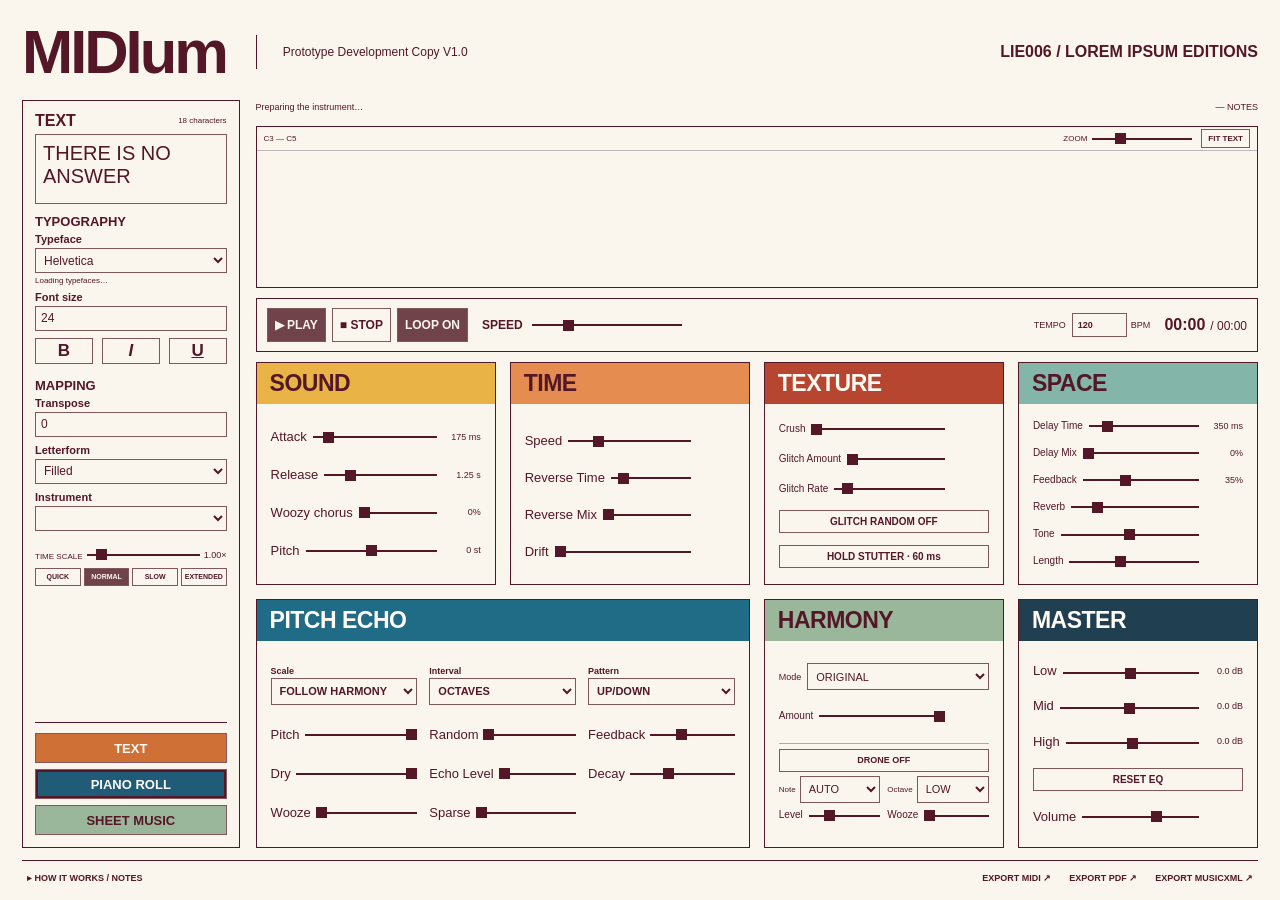
==== index.html @ e004de50 "Publish unchanged MIDIum MK2 interface" ====
<!doctype html>
<html lang="en">
<head>
  <meta charset="utf-8"><meta name="viewport" content="width=device-width, initial-scale=1">
  <title>MIDIum MK2 — LIE006</title>
  <meta name="description" content="A musical typography instrument. Write something. Hear its shape. LIE006 / Lorem Ipsum Editions.">
  <link rel="stylesheet" href="style.css?v=mk2palette">
</head>
<body>
  <header class="masthead"><h1>MIDIum</h1><div class="descriptor"><p>Prototype Development Copy V1.0</p></div><div class="imprint">LIE006 / LOREM IPSUM EDITIONS</div></header>
  <main>
    <aside class="controls" aria-label="Instrument settings">
      <section class="source-group"><h2>TEXT <span id="charCount">18 characters</span></h2><div class="panel-body">
      <label class="sr-only" for="source">Your text</label><textarea id="source" spellcheck="false" maxlength="2000">THERE IS NO ANSWER</textarea></div></section>
      <section class="source-group"><h2>TYPOGRAPHY</h2><div class="panel-body">
      <div class="field"><label for="font">Typeface</label><select id="font"><option value="helvetica">Helvetica</option><option value="times">Times New Roman</option><option value="comic">Comic Sans</option></select></div><small id="fontInfo">Loading typefaces…</small>
      <div class="field"><label for="fontSize">Font size</label><input id="fontSize" type="number" min="12" max="72" step="1" value="24"></div>
      <div class="field"><span>Text style</span><div class="style-buttons"><button id="bold" aria-label="Bold" aria-pressed="false" title="Bold">B</button><button id="italic" aria-label="Italic" aria-pressed="false" title="Italic"><i>I</i></button><button id="underline" aria-label="Underline" aria-pressed="false" title="Underline"><u>U</u></button></div></div>
      
      </div></section>
      <section class="source-group"><h2>MAPPING</h2><div class="panel-body">
      <div class="field"><label for="transpose">Transpose</label><input id="transpose" type="number" min="-48" max="48" step="1" value="0" aria-label="Transpose in semitones"></div>
      <div class="field"><label for="mode">Letterform</label><select id="mode"><option value="filled">Filled</option><option value="outline">Outline</option></select></div>
      <div class="field"><label for="instrument">Instrument</label><select id="instrument"></select></div></div></section>
    <div class="duration-controls"><div><span class="eyebrow">TIME SCALE</span></div><div class="presets"><button data-scale="0.25">QUICK</button><button data-scale="1" class="selected">NORMAL</button><button data-scale="2">SLOW</button><button data-scale="8">EXTENDED</button></div><label class="fine-scale"><input id="scale" type="range" min="0.25" max="8" step="0.25" value="1"><output id="scaleValue">1.00×</output></label></div>
<nav aria-label="Composition view"><button data-view="text">TEXT</button><button data-view="roll" class="selected" aria-pressed="true">PIANO ROLL</button><button data-view="score">SHEET MUSIC</button></nav></aside>
    <section class="workspace" aria-label="Composition">
      
      <div class="display-heading"><span id="status" role="status">Preparing the instrument…</span><span id="noteCount">— NOTES</span></div><div class="display-frame">
      <section id="rollView" class="view"><div class="roll-toolbar"><span id="rangeInfo">C3 — C5</span><label>ZOOM <input id="zoom" type="range" min="0.01" max="12" value="3" step="0.01"></label><button id="fit">FIT TEXT</button></div><div id="rollViewport" tabindex="0" aria-label="Piano roll. Scroll to navigate."><div id="rollSurface"><canvas id="roll"></canvas><div id="playhead" aria-hidden="true"></div></div></div><div class="roll-caption"><span>LETTER SHAPES → NOTE EVENTS</span><span id="lineInfo">01 LINE</span></div></section>
      <section id="textView" class="view" hidden><div id="textPreview"></div><div class="view-caption">Your original text. Case, spaces and line breaks preserved.</div></section>
      <section id="scoreView" class="view" hidden>
        <div class="score-toolbar"><div class="page-navigation"><button id="previousPage" aria-label="Previous score page" disabled>←</button><span id="pageCount" aria-live="polite">PAGE 0 / 0</span><button id="nextPage" aria-label="Next score page" disabled>→</button></div><label class="score-zoom">ZOOM <input id="scoreZoom" aria-label="Score zoom" type="range" min="10" max="200" step="1" value="50"><output id="scoreZoomValue">FIT</output></label><button id="fitPage">FIT PAGE</button><button id="renderScore">GENERATE SCORE</button></div>
        <div id="scoreScroll" tabindex="0" aria-label="Sheet music page viewer"><div id="scoreStage"><div id="scoreSheet" hidden><div id="pageContents"></div><div class="sheet-footer"><span>LIE006 / Lorem Ipsum Editions</span><span id="sheetPageNumber"></span></div></div></div><p id="scoreEmpty">Generate a score to see its pages.</p></div>
        <div id="scoreStatus">Conventional notation, from the same notes.</div>
      </section>
</div>
      <div class="transport"><div class="transport-buttons"><button id="play" class="primary">▶ PLAY</button><button id="stop">■ STOP</button><button id="loop" aria-pressed="true" title="Repeat the full composition">LOOP ON</button></div><label class="transport-speed">SPEED<input id="transportSpeed" aria-label="Playback speed" type="range" min="0.125" max="4" step="0.025" value="1"></label><div class="time"><strong id="elapsed">00:00</strong><span>/ <span id="duration">00:00</span></span></div><label class="tempo-label">TEMPO <div><input id="tempo" type="number" min="20" max="480" step="1" value="120"><span>BPM</span></div></label></div>
<section class="sound-panel" aria-label="Effects console"><section class="effect-group sound" aria-labelledby="heading-sound"><h2 id="heading-sound">SOUND</h2><div class="effect-grid"><div class="sound-field"><label for="attack">Attack</label><input id="attack" type="range" min="0.001" max="2" step="0.001" value="0.175"><output id="attackValue">175 ms</output></div><div class="sound-field"><label for="release">Release</label><input id="release" type="range" min="0.01" max="6" step="0.01" value="1.25"><output id="releaseValue">1.25 s</output></div><div class="sound-field"><label for="chorus">Woozy chorus</label><input id="chorus" type="range" min="0" max="1" step="0.01" value="0"><output id="chorusValue">0%</output></div><div class="sound-field"><label for="pitch">Pitch</label><input id="pitch" type="range" min="-12" max="12" step="0.1" value="0"><output id="pitchValue">0 st</output></div></div></section><section class="effect-group time" aria-labelledby="heading-time"><h2 id="heading-time">TIME</h2><div class="effect-grid"><div class="sound-field"><label for="mk-speed">Speed</label><input id="mk-speed" type="range" min="0.125" max="4" step="0.025" value="1"><output id="mk-speed-value"></output></div><div class="sound-field"><label for="mk-reverseTime">Reverse Time</label><input id="mk-reverseTime" type="range" min="0.1" max="5" step="0.01" value="0.6"><output id="mk-reverseTime-value"></output></div><div class="sound-field"><label for="mk-reverse">Reverse Mix</label><input id="mk-reverse" type="range" min="0" max="1" step="0.01" value="0"><output id="mk-reverse-value"></output></div><div class="sound-field"><label for="mk-drift">Drift</label><input id="mk-drift" type="range" min="0" max="1" step="0.01" value="0"><output id="mk-drift-value"></output></div></div></section><section class="effect-group texture" aria-labelledby="heading-texture"><h2 id="heading-texture">TEXTURE</h2><div class="effect-grid"><div class="sound-field"><label for="mk-crush">Crush</label><input id="mk-crush" type="range" min="0" max="1" step="0.01" value="0"><output id="mk-crush-value"></output></div><div class="sound-field"><label for="mk-glitch">Glitch Amount</label><input id="mk-glitch" type="range" min="0" max="1" step="0.01" value="0"><output id="mk-glitch-value"></output></div><div class="sound-field"><label for="mk-glitchRate">Glitch Rate</label><input id="mk-glitchRate" type="range" min="5" max="250" step="1" value="25"><output id="mk-glitchRate-value"></output></div><button id="glitchRandom" aria-pressed="false">GLITCH RANDOM OFF</button><button id="stutter" aria-pressed="false">HOLD STUTTER · 60 ms</button></div></section><section class="effect-group space" aria-labelledby="heading-space"><h2 id="heading-space">SPACE</h2><div class="effect-grid"><div class="sound-field"><label for="delaytime">Delay Time</label><input id="delaytime" type="range" min="0.01" max="2.5" step="0.01" value="0.35"><output id="delaytimeValue">350 ms</output></div><div class="sound-field"><label for="delaymix">Delay Mix</label><input id="delaymix" type="range" min="0" max="100" step="1" value="0"><output id="delaymixValue">0%</output></div><div class="sound-field"><label for="delayfeedback">Feedback</label><input id="delayfeedback" type="range" min="0" max="100" step="1" value="35"><output id="delayfeedbackValue">35%</output></div><div class="sound-field"><label for="mk-space">Reverb</label><input id="mk-space" type="range" min="0" max="1" step="0.01" value="0.18"><output id="mk-space-value"></output></div><div class="sound-field"><label for="mk-tone">Tone</label><input id="mk-tone" type="range" min="0" max="1" step="0.01" value="0.5"><output id="mk-tone-value"></output></div><div class="sound-field"><label for="mk-decay">Length</label><input id="mk-decay" type="range" min="0.5" max="8" step="0.1" value="3.4"><output id="mk-decay-value"></output></div></div></section><section class="effect-group pitch-echo" aria-labelledby="heading-pitch-echo"><h2 id="heading-pitch-echo">PITCH ECHO</h2><div class="effect-grid"><label>Scale<select id="echo-scale"><option value="follow">FOLLOW HARMONY</option><option value="pentatonic">PENTATONIC</option><option value="minor">MINOR</option><option value="major">MAJOR</option><option value="chromatic">CHROMATIC</option></select></label><label>Interval<select id="echo-interval"><option value="octaves">OCTAVES</option><option value="fifths">FIFTHS</option><option value="thirds">THIRDS</option><option value="mixed">MIXED</option></select></label><label>Pattern<select id="echo-pattern"><option value="updown">UP/DOWN</option><option value="up">UP</option><option value="down">DOWN</option><option value="random">RANDOM</option></select></label><div class="sound-field"><label for="echo-pitch">Pitch</label><input id="echo-pitch" type="range" min="-12" max="12" step="1" value="12"><output id="echo-pitch-value"></output></div><div class="sound-field"><label for="echo-random">Random</label><input id="echo-random" type="range" min="0" max="1" step="0.01" value="0"><output id="echo-random-value"></output></div><div class="sound-field"><label for="echo-feedback">Feedback</label><input id="echo-feedback" type="range" min="0" max="1" step="0.01" value="0.35"><output id="echo-feedback-value"></output></div><div class="sound-field"><label for="echo-dry">Dry</label><input id="echo-dry" type="range" min="0" max="1" step="0.01" value="1"><output id="echo-dry-value"></output></div><div class="sound-field"><label for="echo-level">Echo Level</label><input id="echo-level" type="range" min="0" max="1" step="0.01" value="0"><output id="echo-level-value"></output></div><div class="sound-field"><label for="echo-decay">Decay</label><input id="echo-decay" type="range" min="0" max="1" step="0.01" value="0.35"><output id="echo-decay-value"></output></div><div class="sound-field"><label for="echo-wooze">Wooze</label><input id="echo-wooze" type="range" min="0" max="1" step="0.01" value="0"><output id="echo-wooze-value"></output></div><div class="sound-field"><label for="echo-sparse">Sparse</label><input id="echo-sparse" type="range" min="0" max="1" step="0.01" value="0"><output id="echo-sparse-value"></output></div></div></section><section class="effect-group harmony" aria-labelledby="heading-harmony"><h2 id="heading-harmony">HARMONY</h2><div class="effect-grid"><label class="harmony-mode">Mode<select id="harmonyMode"><option value="original">ORIGINAL</option><option value="pentatonic">PENTATONIC</option><option value="minor">MINOR</option><option value="drone">DRONE</option><option value="chromatic">CHROMATIC</option></select></label><div class="sound-field"><label for="harmonyAmount">Amount</label><input id="harmonyAmount" type="range" min="0" max="1" step="0.01" value="1"><output id="harmonyAmountValue"></output></div><div class="drone-controls"><strong>DRONE</strong><button id="droneOn" aria-pressed="false">DRONE OFF</button><label>Note<select id="droneNote"><option value="auto">AUTO</option><option value="0">C</option><option value="1">C♯</option><option value="2">D</option><option value="3">D♯</option><option value="4">E</option><option value="5">F</option><option value="6">F♯</option><option value="7">G</option><option value="8">G♯</option><option value="9">A</option><option value="10">A♯</option><option value="11">B</option></select></label><label>Octave<select id="droneOctave"><option value="low">LOW</option><option value="mid">MID</option><option value="high">HIGH</option></select></label><div class="sound-field"><label for="droneLevel">Level</label><input id="droneLevel" type="range" min="0" max="1" step="0.01" value="0.25"><output id="droneLevel-value"></output></div><div class="sound-field"><label for="droneWooze">Wooze</label><input id="droneWooze" type="range" min="0" max="1" step="0.01" value="0"><output id="droneWooze-value"></output></div></div></div></section><section class="effect-group master" aria-labelledby="heading-master"><h2 id="heading-master">MASTER</h2><div class="effect-grid"><div class="sound-field"><label for="eqlow">Low</label><input id="eqlow" type="range" min="-12" max="12" step="0.5" value="0" list="eqCentre"><output id="eqlowValue">0.0 dB</output></div><div class="sound-field"><label for="eqmid">Mid</label><input id="eqmid" type="range" min="-12" max="12" step="0.5" value="0" list="eqCentre"><output id="eqmidValue">0.0 dB</output></div><div class="sound-field"><label for="eqhigh">High</label><input id="eqhigh" type="range" min="-12" max="12" step="0.5" value="0" list="eqCentre"><output id="eqhighValue">0.0 dB</output></div><button id="resetEQ">RESET EQ</button><datalist id="eqCentre"><option value="0"></option></datalist><div class="sound-field"><label for="volume">Volume</label><input id="volume" type="range" min="0" max="100" step="1" value="65"><output id="volumeValue"></output></div></div></section></section>
          </section>
  </main>
  <footer><button id="about">▸ HOW IT WORKS / NOTES</button><div class="exports"><button id="midi">EXPORT MIDI ↗</button><button id="pdf">EXPORT PDF ↗</button><button id="musicxml">EXPORT MUSICXML ↗</button></div></footer>
  <div id="score" aria-hidden="true"></div>
  <dialog id="help"><button id="closeHelp" class="close">CLOSE ×</button><h2>Write. Listen. Read again.</h2><p>MIDIum scans real letterforms into horizontal notes: left to right is time, bottom to top is pitch. This is deliberately chromatic music; filled letters can be dense and dissonant.</p><p>Choose a typeface, then press PLAY. FONT SIZE changes the pitch range; TRANSPOSE moves it. TIME SCALE stretches the letters in musical time; TEMPO changes how quickly that time passes. Changing the instrument does not alter your notes.</p><p>Line breaks become a short gap before the next line on the timeline. Your original text is kept intact in TEXT view and in export metadata. Unsupported characters are flagged and stop conversion, rather than being silently replaced.</p><p>Installed Helvetica, Times New Roman and Comic Sans MS are used when available. Otherwise the clearly labelled, bundled OFL fonts Arimo, Tinos and Comic Neue provide substitutes. No proprietary font files are bundled.</p><p>Bold, Italic and Underline change the actual letterforms and exported notes. Sheet music and its PDF always use black ink on white paper.</p><p>Attack (1 ms–2 s), Release (10 ms–6 s), Reverb (0–100%), Tone, Length (0.5–60 seconds), Woozy Chorus (0–100%) and Pitch (−12 to +12 semitones) shape browser sound only. Short notes may release before a long attack reaches full volume. LOOP repeats the whole composition on the audio clock, carrying release and effect tails into the next pass. Turning LOOP off finishes the current pass. Natural endings let tails decay; STOP fades out notes and effect tails together. Pitch shifts the browser sound only; MIDI TRANSPOSE still moves the actual notes. Decay and sustain remain internally set to useful defaults. These sounds are not embedded in MIDI or MusicXML. All sound controls stay visible in each view. FIT PAGE shows a complete A4 page; zoom in to inspect notation, and use the arrows to turn pages.</p><p>The piano roll and MIDI share exactly the same note events. An adaptive time signature keeps dense bars manageable without changing note timings. Score notation divides sustained notes into tied chords across rhythmic boundaries; no pitches are discarded. Dense chromatic clusters may be difficult to read or impossible for a human to perform. PDF and score rendering are limited to 96 bars / 40,000 notation noteheads; MIDI and MusicXML remain available beyond that.</p><p>Limit: 2,000 characters, 24,000 raster columns and 60,000 note events. Large scores take time. Playback stops if the browser tab is hidden. Exported MIDI contains a General MIDI program; Logic’s chosen instrument determines its final timbre.</p><p><strong>MIDIum</strong><br>LIE006 / Lorem Ipsum Editions<br><small>LIE006 is the permanent catalogue identifier.</small></p></dialog>
  <script src="vendor/opensheetmusicdisplay.min.js"></script><script src="vendor/jspdf.umd.min.js"></script><script type="module" src="js/app.js?v=mk2palette"></script>
</body>
</html>
---- style.css ----
:root{--paper:#faf7f2;--ink:#111;--line:#222;--note-ink:#d4a900;--preview-bg:#faf7f2;--sound:#e9cf59;--time:#e9ab99;--texture:#e6b8d7;--space:#9abfe4;--echo:#83acc5;--harmony:#83c9bf;--master:#d9de89}*{box-sizing:border-box}html,body{height:100%;overflow:hidden}body{margin:0;padding:12px 18px 8px;background:var(--paper);color:var(--ink);font:12px Helvetica,Arial,sans-serif;display:grid;grid-template-rows:64px minmax(0,1fr) 27px;gap:10px}button,input,select,textarea{font:inherit;color:inherit}button,select,input[type=number],textarea{border:1px solid var(--line);border-radius:0;background:transparent;box-shadow:none}button{cursor:pointer;white-space:nowrap;font-size:10px;font-weight:600;padding:4px 7px;min-height:23px}button:hover{background:#e5e2d9}button.selected,button[aria-pressed=true],button.primary{background:#171312;color:var(--paper)}button:disabled{opacity:.4;cursor:default}button:focus-visible,input:focus-visible,select:focus-visible,textarea:focus-visible{outline:2px solid #0086a5;outline-offset:2px}select{width:100%;min-width:0;height:24px;padding:2px 4px;font-size:11px}input[type=number]{width:100%;min-width:0;height:24px;padding:2px 5px}input[type=range]{appearance:none;-webkit-appearance:none;background:transparent;width:100%;height:18px;min-width:0;margin:0;cursor:pointer}input[type=range]::-webkit-slider-runnable-track{height:2px;background:#111}input[type=range]::-webkit-slider-thumb{appearance:none;-webkit-appearance:none;height:11px;width:11px;background:#111;border:0;border-radius:0;margin-top:-4.5px}input[type=range]::-moz-range-track{height:2px;background:#111}input[type=range]::-moz-range-thumb{height:11px;width:11px;background:#111;border:0;border-radius:0}output{font-size:9px;white-space:nowrap;font-variant-numeric:tabular-nums}.masthead{display:flex;align-items:center;gap:30px;min-width:0}.masthead h1{margin:0;font-size:clamp(40px,4.8vw,68px);line-height:1;font-weight:700;letter-spacing:-3px}.descriptor{border-left:1px solid;padding:10px 0 10px 26px}.descriptor p{margin:0;font-size:clamp(12px,1.65vw,24px);font-weight:500;white-space:nowrap;letter-spacing:-.5px}.imprint{margin-left:auto;align-self:center;font-size:clamp(9px,1.25vw,18px);font-weight:600;white-space:nowrap}main{display:grid;grid-template-columns:clamp(175px,17vw,245px) minmax(0,1fr);gap:16px;min-height:0}.controls{border:1px solid;padding:12px;display:flex;flex-direction:column;gap:10px;min-height:0}.source-group h2{font-size:13px;margin:0 0 5px;line-height:1}.source-group:first-child h2{font-size:16px}#charCount{float:right;font-size:8px;font-weight:400;line-height:16px}textarea{width:100%;height:76px;resize:none;padding:7px;font-size:19px;line-height:1.15;font-weight:400}.field{display:grid;grid-template-columns:1fr;gap:3px;margin-bottom:7px}.field label,.field>span{font-size:11px;font-weight:700}.field:has(.style-buttons){display:block}.field:has(.style-buttons)>span{display:none}.style-buttons{display:flex;gap:9px;margin-top:6px}.style-buttons button{flex:1;font-size:17px;padding:2px}#fontInfo{display:block;font-size:8px;margin:-4px 0 5px;line-height:1.2;color:#555}.controls nav{display:grid;gap:6px;margin-top:auto;border-top:1px solid;padding-top:10px}.controls nav button{font-size:13px;min-height:30px}.controls nav button[data-view=text]{background:#a7b8e6}.controls nav button[data-view=score]{background:var(--time)}.controls nav button.selected{background:#171312;color:white}.duration-controls{display:grid;grid-template-columns:auto 1fr;gap:4px;align-items:center}.eyebrow{font-size:8px}.fine-scale{display:flex;gap:4px;min-width:0;align-items:center}.presets{display:flex;grid-column:1/-1;grid-row:2;gap:3px}.presets button{flex:1;min-width:0;padding:2px;font-size:7px;min-height:18px}.workspace{display:grid;grid-template-rows:15px minmax(92px,17vh) 43px minmax(0,1fr);gap:7px;min-width:0;min-height:0}.display-heading{display:flex;justify-content:space-between;gap:10px;min-width:0;font-size:9px;line-height:15px}#status{overflow:hidden;white-space:nowrap;text-overflow:ellipsis;color:#555}#status.error{color:#a22418}#noteCount{white-space:nowrap;font-size:9px}.display-frame{min-height:0;min-width:0;border:1px solid;overflow:hidden}.view{height:100%;display:flex;flex-direction:column;min-height:0;overflow:hidden}.roll-toolbar,.score-toolbar{display:flex;align-items:center;gap:9px;height:24px;flex:none;padding:2px 7px;font-size:8px;border-bottom:1px solid #bbb}.roll-toolbar label{display:flex;align-items:center;gap:5px;margin-left:auto}.roll-toolbar input{width:100px}.roll-toolbar button,.score-toolbar button{font-size:8px;min-height:19px;padding:1px 6px}#rollViewport{flex:1;min-height:0;overflow:auto;position:relative;overscroll-behavior:contain}#rollSurface{position:relative;min-height:100%}#roll{position:sticky;left:0;display:block}#playhead{display:none;pointer-events:none}.roll-caption,.view-caption{display:none}#textPreview{white-space:pre-wrap;overflow-wrap:anywhere;font-size:32px;padding:10px;overflow:auto;color:var(--note-ink)}.transport{border:1px solid;display:flex;align-items:center;gap:14px;padding:5px 10px;min-width:0}.transport-buttons{display:flex;gap:6px}.transport-buttons button{min-height:28px}.transport-speed{display:flex;gap:9px;align-items:center;font-size:10px;font-weight:700;flex:1;max-width:200px}.transport-speed input{flex:1;min-width:35px}.time{margin-left:auto;display:flex;gap:5px;align-items:baseline;font-size:12px;font-variant-numeric:tabular-nums;white-space:nowrap}.time strong{font-size:16px}.tempo-label{display:flex;align-items:center;gap:6px;font-size:9px;order:0}.tempo-label div{display:flex;align-items:center;gap:4px}.tempo-label input{width:55px;font-weight:700}.sound-panel{display:grid;grid-template-columns:repeat(4,minmax(0,1fr));grid-template-rows:1fr 1.12fr;gap:10px;min-height:0}.effect-group{border:1px solid;min-width:0;min-height:0;display:flex;flex-direction:column}.effect-group h2{font-size:18px;letter-spacing:-.5px;margin:0;padding:6px 10px;line-height:1.1;background:var(--group)}.sound{--group:var(--sound)}.time.effect-group{--group:var(--time);margin:0;display:flex;align-items:stretch;font-size:inherit;white-space:normal}.texture{--group:var(--texture)}.space{--group:var(--space)}.pitch-echo{--group:var(--echo);grid-column:span 2}.harmony{--group:var(--harmony)}.master{--group:var(--master)}.effect-grid{display:grid;align-content:space-evenly;gap:3px;padding:7px 10px;flex:1;min-height:0;min-width:0}.sound-field{display:grid;grid-template-columns:minmax(65px,.95fr) minmax(30px,1fr);grid-template-rows:auto auto;column-gap:8px;align-items:center;min-width:0}.sound-field label{font-size:11px;text-transform:none;grid-row:1/3;line-height:1.05}.sound-field input{grid-column:2;grid-row:1}.sound-field output{grid-column:2;grid-row:2;text-align:right;font-size:8px;line-height:1}.effect-grid>label{display:grid;gap:2px;font-size:9px;min-width:0}.effect-grid>button{justify-self:stretch}.effect-grid datalist{display:none}.pitch-echo .effect-grid{grid-template-columns:repeat(3,minmax(0,1fr));gap:6px 12px}.pitch-echo .effect-grid>label{font-weight:600}.pitch-echo .sound-field{grid-template-columns:minmax(45px,.8fr) minmax(35px,1fr)}.pitch-echo select{font-size:9px}.drone-controls{display:grid;grid-template-columns:1fr 1fr;gap:4px 7px;border-top:1px solid #aaa;padding-top:5px;min-width:0}.drone-controls strong{display:none}.drone-controls>button{grid-column:1/-1;font-size:9px}.drone-controls>label{display:flex;align-items:center;gap:4px;font-size:8px;min-width:0}.drone-controls select{height:21px;font-size:9px}.drone-controls .sound-field{grid-template-columns:1fr}.drone-controls .sound-field label{grid-row:1;grid-column:1;font-size:9px}.drone-controls .sound-field output{grid-row:1;grid-column:1}.drone-controls .sound-field input{grid-row:2;grid-column:1}.harmony .effect-grid{gap:5px}.harmony-mode{display:flex!important;align-items:center;gap:6px!important}.harmony-mode select{flex:1}.harmony .sound-field label{font-size:10px}#stutter{touch-action:none;user-select:none}footer{display:flex;align-items:center;justify-content:space-between;gap:10px;border-top:1px solid;padding-top:4px}footer button{border:0;font-size:9px;padding:2px 5px;min-height:19px}.exports{display:flex;gap:8px}#score{position:fixed;left:-10000px;top:0;width:880px;margin:0;visibility:hidden;pointer-events:none;background:white}#score svg{background:white;border:0}.page-navigation{display:flex;align-items:center;gap:4px}#pageCount{min-width:60px;text-align:center;font-size:8px}.score-zoom{display:flex;align-items:center;gap:4px;margin-left:auto}.score-zoom input{width:75px}#scoreZoomValue{min-width:35px;font-size:8px}#scoreScroll{position:relative;flex:1;min-height:0;overflow:auto;background:#e5e3dd;overscroll-behavior:contain}#scoreStage{position:relative;min-width:100%;min-height:100%}#scoreSheet{position:absolute;background:white;color:black;border:1px solid #aaa;overflow:hidden}#pageContents{position:absolute;inset:2.4% 3.4% 5.5%;color:black;background:white}#pageContents svg{display:block;background:white}.sheet-footer{position:absolute;left:3.7%;right:3.7%;bottom:1.8%;display:flex;justify-content:space-between;white-space:nowrap;color:black}#scoreEmpty{position:absolute;left:12px;right:12px;top:20%;text-align:center;font-size:11px}#scoreStatus{font-size:8px;padding:2px 7px;border-top:1px solid #aaa}dialog{max-width:600px;max-height:85vh;overflow:auto;background:var(--paper);border:1px solid;padding:25px;line-height:1.5}dialog::backdrop{background:#0007}.close{float:right}.sr-only{position:absolute;width:1px;height:1px;overflow:hidden;clip-path:inset(50%)}[hidden]{display:none!important}
@media(min-height:800px){body{padding:16px 22px 10px;grid-template-rows:72px minmax(0,1fr) 30px;gap:12px}.controls{padding:16px;gap:14px}.field{margin-bottom:10px}.field label{font-size:13px}.controls select,.controls input[type=number]{height:29px;font-size:14px}textarea{height:95px;font-size:23px}.controls nav button{min-height:40px;font-size:16px}.effect-group h2{font-size:23px;padding:8px 13px}.effect-grid{padding:10px 14px;gap:6px}.sound-field label{font-size:13px}.sound-field output{font-size:9px}.workspace{grid-template-rows:16px minmax(100px,18vh) 54px minmax(0,1fr);gap:10px}.sound-panel{gap:14px}.transport-buttons button{min-height:34px;font-size:12px}.transport-speed{font-size:12px}.effect-grid select{height:27px;font-size:11px}}
@media(max-width:1100px){body{padding:9px 12px;gap:7px}.masthead{gap:16px}.descriptor{padding-left:16px}.imprint{max-width:150px;white-space:normal;text-align:right}main{gap:10px;grid-template-columns:170px minmax(0,1fr)}.controls{padding:9px}.effect-grid{padding:6px;gap:3px}.effect-group h2{font-size:16px;padding:6px}.sound-field{column-gap:4px;grid-template-columns:minmax(59px,1fr) minmax(25px,.8fr)}.sound-field label{font-size:9px}.pitch-echo .effect-grid{gap:4px 7px}.sound-panel{gap:7px}.transport{gap:8px;padding:4px 6px}.transport-speed{max-width:125px}.transport-buttons button{padding:4px 5px;font-size:9px}.harmony-mode{font-size:8px!important}}
@media(max-height:690px){body{grid-template-rows:51px minmax(0,1fr) 24px;gap:6px;padding-top:8px}.masthead h1{font-size:49px}.controls{gap:7px;padding:9px}textarea{height:58px;font-size:17px}.field{margin-bottom:5px}.controls nav{padding-top:6px;gap:4px}.controls nav button{min-height:26px;font-size:11px}.effect-group h2{font-size:16px;padding:5px 8px}.sound-field label{font-size:10px}.effect-grid{padding:5px 8px;gap:2px}.workspace{grid-template-rows:14px minmax(88px,16vh) 37px minmax(0,1fr);gap:5px}.sound-panel{gap:7px}.transport-buttons button{min-height:25px}.drone-controls{gap:3px}.drone-controls>button{min-height:20px}.harmony .effect-grid{gap:3px}.effect-grid select{height:21px}.effect-grid>label{font-size:8px}.pitch-echo .effect-grid{gap:3px 9px}.sound-field output{font-size:7px}.time strong{font-size:14px}}
/* Six SPACE controls stay inside their panel at short desktop heights. */
.space .sound-field{grid-template-columns:minmax(60px,.9fr) minmax(25px,1fr) 30px;grid-template-rows:1fr;gap:5px;min-height:18px}.space .sound-field label{grid-column:1;grid-row:1;font-size:10px}.space .sound-field input{grid-column:2;grid-row:1}.space .sound-field output{grid-column:3;grid-row:1}.transport .time{order:2}.tempo-label{margin-left:auto}.transport .time{margin-left:0}
@media(max-height:690px){.controls{gap:6px}.controls textarea{height:52px}.controls nav{padding-top:5px}.space .sound-field label{font-size:9px}.space .sound-field output{font-size:7px}}
.texture .sound-field{grid-template-columns:minmax(65px,1fr) minmax(25px,1fr) 27px;grid-template-rows:1fr;gap:4px}.texture .sound-field label{grid-row:1;grid-column:1;font-size:10px}.texture .sound-field input{grid-row:1;grid-column:2}.texture .sound-field output{grid-row:1;grid-column:3;font-size:8px}
@media(min-height:691px) and (max-height:950px){.controls{padding:12px;gap:8px}.controls textarea{height:70px;font-size:20px}.controls .field{margin-bottom:7px}.controls .field label{font-size:11px}.controls select,.controls input[type=number]{height:25px;font-size:12px}.controls nav button{min-height:30px;font-size:13px}}
@media(max-height:620px){body{grid-template-rows:42px minmax(0,1fr) 22px;gap:5px;padding:6px 12px}.masthead h1{font-size:40px}.descriptor{padding-top:6px;padding-bottom:6px}.controls{gap:5px;padding:7px}.controls textarea{height:42px;font-size:16px}.controls .field{margin-bottom:4px;gap:2px}.controls select,.controls input[type=number]{height:21px;font-size:10px}.source-group h2{font-size:11px}.source-group:first-child h2{font-size:13px}.style-buttons{margin-top:3px}.style-buttons button{font-size:14px;min-height:21px}.controls nav button{min-height:23px;font-size:10px}.workspace{grid-template-rows:12px 15vh 34px minmax(0,1fr);gap:4px}.effect-group h2{font-size:14px;padding:4px 6px}.effect-grid{padding:4px 6px;gap:2px}.sound-field input{height:14px}.sound-field label{font-size:9px}.harmony .sound-field label{font-size:8px}.drone-controls{padding-top:3px}.effect-grid select{font-size:9px;height:20px}.harmony-mode{font-size:8px!important}.drone-controls .sound-field input{height:12px}.effect-grid button{min-height:20px;font-size:8px}.texture .sound-field label,.space .sound-field label{font-size:8px}.display-heading{font-size:8px;line-height:12px}}
/* Approved MK2 palette: presentation only. */
:root{--paper:#faf5ed;--ink:#531728;--line:#80575b;--note-ink:#0399b2;--preview-bg:#faf5ed;--sound:#e9b345;--time:#e58c50;--texture:#b74630;--space:#83b5a8;--echo:#206b85;--harmony:#9ab79b;--master:#203f51}
.descriptor p{font-size:12px;font-weight:400;letter-spacing:0}.descriptor{padding-top:10px;padding-bottom:10px}
input[type=range]::-webkit-slider-runnable-track{background:var(--ink)}input[type=range]::-webkit-slider-thumb{background:var(--ink)}input[type=range]::-moz-range-track{background:var(--ink)}input[type=range]::-moz-range-thumb{background:var(--ink)}
button.selected,button[aria-pressed=true],button.primary{background:#70434a;color:var(--paper)}button:hover{background:#eadecf}#fontInfo,#status{color:var(--ink)}
.texture h2,.pitch-echo h2,.master h2{color:#fffaf4}
.controls nav button[data-view=text]{background:#cf7136;color:#fffaf4}.controls nav button[data-view=roll]{background:#205b78;color:#fffaf4}.controls nav button[data-view=score]{background:var(--harmony);color:var(--ink)}.controls nav button.selected{outline:2px solid var(--ink);outline-offset:-3px}
.effect-grid .sound-field{grid-template-columns:max-content minmax(28px,1fr) 38px;grid-template-rows:1fr;column-gap:6px;min-height:18px}.effect-grid .sound-field label{grid-column:1;grid-row:1}.effect-grid .sound-field input{grid-column:2;grid-row:1}.effect-grid .sound-field output{grid-column:3;grid-row:1;text-align:right;font-size:9px}
.pitch-echo .effect-grid .sound-field{grid-template-columns:max-content minmax(30px,1fr);grid-template-rows:auto auto;column-gap:5px}.pitch-echo .effect-grid .sound-field output{grid-column:2;grid-row:2;font-size:9px}
.drone-controls .sound-field{grid-template-columns:max-content minmax(24px,1fr);grid-template-rows:auto auto}.drone-controls .sound-field label{grid-column:1;grid-row:1}.drone-controls .sound-field output{grid-column:2;grid-row:2;font-size:8px}.drone-controls .sound-field input{grid-column:2;grid-row:1}
@media(max-width:1100px){.effect-grid .sound-field{column-gap:4px;grid-template-columns:max-content minmax(22px,1fr) 32px}.effect-grid .sound-field output{font-size:8px}.pitch-echo .effect-grid .sound-field{grid-template-columns:max-content minmax(24px,1fr)}.drone-controls .sound-field{grid-template-columns:max-content minmax(24px,1fr)}}
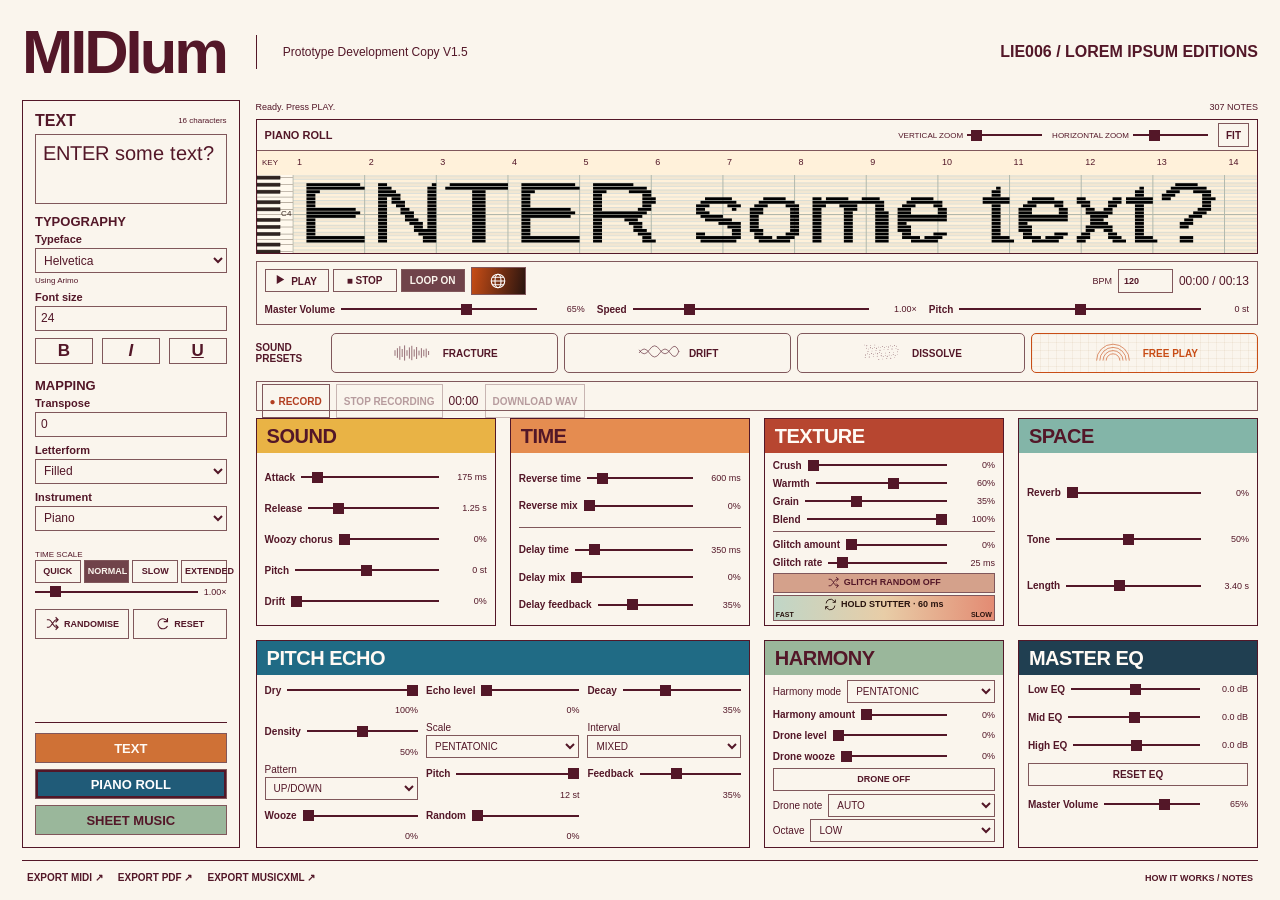
==== commit 0c6abd9a: "Align desktop and mobile on shared V1.5 engine and stereo WAV recording Use the latest mobile synthe" ====
--- a/index.html
+++ b/index.html
@@ -1,47 +1,37 @@
-<!doctype html>
+<!DOCTYPE html>
+
 <html lang="en">
 <head>
-  <meta charset="utf-8"><meta name="viewport" content="width=device-width, initial-scale=1">
-  <title>MIDIum MK2 — LIE006</title>
-  <meta name="description" content="A musical typography instrument. Write something. Hear its shape. LIE006 / Lorem Ipsum Editions.">
-  <link rel="stylesheet" href="style.css?v=mk2palette">
-</head>
-<body>
-  <header class="masthead"><h1>MIDIum</h1><div class="descriptor"><p>Prototype Development Copy V1.0</p></div><div class="imprint">LIE006 / LOREM IPSUM EDITIONS</div></header>
-  <main>
-    <aside class="controls" aria-label="Instrument settings">
-      <section class="source-group"><h2>TEXT <span id="charCount">18 characters</span></h2><div class="panel-body">
-      <label class="sr-only" for="source">Your text</label><textarea id="source" spellcheck="false" maxlength="2000">THERE IS NO ANSWER</textarea></div></section>
-      <section class="source-group"><h2>TYPOGRAPHY</h2><div class="panel-body">
-      <div class="field"><label for="font">Typeface</label><select id="font"><option value="helvetica">Helvetica</option><option value="times">Times New Roman</option><option value="comic">Comic Sans</option></select></div><small id="fontInfo">Loading typefaces…</small>
-      <div class="field"><label for="fontSize">Font size</label><input id="fontSize" type="number" min="12" max="72" step="1" value="24"></div>
-      <div class="field"><span>Text style</span><div class="style-buttons"><button id="bold" aria-label="Bold" aria-pressed="false" title="Bold">B</button><button id="italic" aria-label="Italic" aria-pressed="false" title="Italic"><i>I</i></button><button id="underline" aria-label="Underline" aria-pressed="false" title="Underline"><u>U</u></button></div></div>
-      
-      </div></section>
-      <section class="source-group"><h2>MAPPING</h2><div class="panel-body">
-      <div class="field"><label for="transpose">Transpose</label><input id="transpose" type="number" min="-48" max="48" step="1" value="0" aria-label="Transpose in semitones"></div>
-      <div class="field"><label for="mode">Letterform</label><select id="mode"><option value="filled">Filled</option><option value="outline">Outline</option></select></div>
-      <div class="field"><label for="instrument">Instrument</label><select id="instrument"></select></div></div></section>
-    <div class="duration-controls"><div><span class="eyebrow">TIME SCALE</span></div><div class="presets"><button data-scale="0.25">QUICK</button><button data-scale="1" class="selected">NORMAL</button><button data-scale="2">SLOW</button><button data-scale="8">EXTENDED</button></div><label class="fine-scale"><input id="scale" type="range" min="0.25" max="8" step="0.25" value="1"><output id="scaleValue">1.00×</output></label></div>
-<nav aria-label="Composition view"><button data-view="text">TEXT</button><button data-view="roll" class="selected" aria-pressed="true">PIANO ROLL</button><button data-view="score">SHEET MUSIC</button></nav></aside>
-    <section class="workspace" aria-label="Composition">
-      
-      <div class="display-heading"><span id="status" role="status">Preparing the instrument…</span><span id="noteCount">— NOTES</span></div><div class="display-frame">
-      <section id="rollView" class="view"><div class="roll-toolbar"><span id="rangeInfo">C3 — C5</span><label>ZOOM <input id="zoom" type="range" min="0.01" max="12" value="3" step="0.01"></label><button id="fit">FIT TEXT</button></div><div id="rollViewport" tabindex="0" aria-label="Piano roll. Scroll to navigate."><div id="rollSurface"><canvas id="roll"></canvas><div id="playhead" aria-hidden="true"></div></div></div><div class="roll-caption"><span>LETTER SHAPES → NOTE EVENTS</span><span id="lineInfo">01 LINE</span></div></section>
-      <section id="textView" class="view" hidden><div id="textPreview"></div><div class="view-caption">Your original text. Case, spaces and line breaks preserved.</div></section>
-      <section id="scoreView" class="view" hidden>
-        <div class="score-toolbar"><div class="page-navigation"><button id="previousPage" aria-label="Previous score page" disabled>←</button><span id="pageCount" aria-live="polite">PAGE 0 / 0</span><button id="nextPage" aria-label="Next score page" disabled>→</button></div><label class="score-zoom">ZOOM <input id="scoreZoom" aria-label="Score zoom" type="range" min="10" max="200" step="1" value="50"><output id="scoreZoomValue">FIT</output></label><button id="fitPage">FIT PAGE</button><button id="renderScore">GENERATE SCORE</button></div>
-        <div id="scoreScroll" tabindex="0" aria-label="Sheet music page viewer"><div id="scoreStage"><div id="scoreSheet" hidden><div id="pageContents"></div><div class="sheet-footer"><span>LIE006 / Lorem Ipsum Editions</span><span id="sheetPageNumber"></span></div></div></div><p id="scoreEmpty">Generate a score to see its pages.</p></div>
-        <div id="scoreStatus">Conventional notation, from the same notes.</div>
-      </section>
-</div>
-      <div class="transport"><div class="transport-buttons"><button id="play" class="primary">▶ PLAY</button><button id="stop">■ STOP</button><button id="loop" aria-pressed="true" title="Repeat the full composition">LOOP ON</button></div><label class="transport-speed">SPEED<input id="transportSpeed" aria-label="Playback speed" type="range" min="0.125" max="4" step="0.025" value="1"></label><div class="time"><strong id="elapsed">00:00</strong><span>/ <span id="duration">00:00</span></span></div><label class="tempo-label">TEMPO <div><input id="tempo" type="number" min="20" max="480" step="1" value="120"><span>BPM</span></div></label></div>
-<section class="sound-panel" aria-label="Effects console"><section class="effect-group sound" aria-labelledby="heading-sound"><h2 id="heading-sound">SOUND</h2><div class="effect-grid"><div class="sound-field"><label for="attack">Attack</label><input id="attack" type="range" min="0.001" max="2" step="0.001" value="0.175"><output id="attackValue">175 ms</output></div><div class="sound-field"><label for="release">Release</label><input id="release" type="range" min="0.01" max="6" step="0.01" value="1.25"><output id="releaseValue">1.25 s</output></div><div class="sound-field"><label for="chorus">Woozy chorus</label><input id="chorus" type="range" min="0" max="1" step="0.01" value="0"><output id="chorusValue">0%</output></div><div class="sound-field"><label for="pitch">Pitch</label><input id="pitch" type="range" min="-12" max="12" step="0.1" value="0"><output id="pitchValue">0 st</output></div></div></section><section class="effect-group time" aria-labelledby="heading-time"><h2 id="heading-time">TIME</h2><div class="effect-grid"><div class="sound-field"><label for="mk-speed">Speed</label><input id="mk-speed" type="range" min="0.125" max="4" step="0.025" value="1"><output id="mk-speed-value"></output></div><div class="sound-field"><label for="mk-reverseTime">Reverse Time</label><input id="mk-reverseTime" type="range" min="0.1" max="5" step="0.01" value="0.6"><output id="mk-reverseTime-value"></output></div><div class="sound-field"><label for="mk-reverse">Reverse Mix</label><input id="mk-reverse" type="range" min="0" max="1" step="0.01" value="0"><output id="mk-reverse-value"></output></div><div class="sound-field"><label for="mk-drift">Drift</label><input id="mk-drift" type="range" min="0" max="1" step="0.01" value="0"><output id="mk-drift-value"></output></div></div></section><section class="effect-group texture" aria-labelledby="heading-texture"><h2 id="heading-texture">TEXTURE</h2><div class="effect-grid"><div class="sound-field"><label for="mk-crush">Crush</label><input id="mk-crush" type="range" min="0" max="1" step="0.01" value="0"><output id="mk-crush-value"></output></div><div class="sound-field"><label for="mk-glitch">Glitch Amount</label><input id="mk-glitch" type="range" min="0" max="1" step="0.01" value="0"><output id="mk-glitch-value"></output></div><div class="sound-field"><label for="mk-glitchRate">Glitch Rate</label><input id="mk-glitchRate" type="range" min="5" max="250" step="1" value="25"><output id="mk-glitchRate-value"></output></div><button id="glitchRandom" aria-pressed="false">GLITCH RANDOM OFF</button><button id="stutter" aria-pressed="false">HOLD STUTTER · 60 ms</button></div></section><section class="effect-group space" aria-labelledby="heading-space"><h2 id="heading-space">SPACE</h2><div class="effect-grid"><div class="sound-field"><label for="delaytime">Delay Time</label><input id="delaytime" type="range" min="0.01" max="2.5" step="0.01" value="0.35"><output id="delaytimeValue">350 ms</output></div><div class="sound-field"><label for="delaymix">Delay Mix</label><input id="delaymix" type="range" min="0" max="100" step="1" value="0"><output id="delaymixValue">0%</output></div><div class="sound-field"><label for="delayfeedback">Feedback</label><input id="delayfeedback" type="range" min="0" max="100" step="1" value="35"><output id="delayfeedbackValue">35%</output></div><div class="sound-field"><label for="mk-space">Reverb</label><input id="mk-space" type="range" min="0" max="1" step="0.01" value="0.18"><output id="mk-space-value"></output></div><div class="sound-field"><label for="mk-tone">Tone</label><input id="mk-tone" type="range" min="0" max="1" step="0.01" value="0.5"><output id="mk-tone-value"></output></div><div class="sound-field"><label for="mk-decay">Length</label><input id="mk-decay" type="range" min="0.5" max="8" step="0.1" value="3.4"><output id="mk-decay-value"></output></div></div></section><section class="effect-group pitch-echo" aria-labelledby="heading-pitch-echo"><h2 id="heading-pitch-echo">PITCH ECHO</h2><div class="effect-grid"><label>Scale<select id="echo-scale"><option value="follow">FOLLOW HARMONY</option><option value="pentatonic">PENTATONIC</option><option value="minor">MINOR</option><option value="major">MAJOR</option><option value="chromatic">CHROMATIC</option></select></label><label>Interval<select id="echo-interval"><option value="octaves">OCTAVES</option><option value="fifths">FIFTHS</option><option value="thirds">THIRDS</option><option value="mixed">MIXED</option></select></label><label>Pattern<select id="echo-pattern"><option value="updown">UP/DOWN</option><option value="up">UP</option><option value="down">DOWN</option><option value="random">RANDOM</option></select></label><div class="sound-field"><label for="echo-pitch">Pitch</label><input id="echo-pitch" type="range" min="-12" max="12" step="1" value="12"><output id="echo-pitch-value"></output></div><div class="sound-field"><label for="echo-random">Random</label><input id="echo-random" type="range" min="0" max="1" step="0.01" value="0"><output id="echo-random-value"></output></div><div class="sound-field"><label for="echo-feedback">Feedback</label><input id="echo-feedback" type="range" min="0" max="1" step="0.01" value="0.35"><output id="echo-feedback-value"></output></div><div class="sound-field"><label for="echo-dry">Dry</label><input id="echo-dry" type="range" min="0" max="1" step="0.01" value="1"><output id="echo-dry-value"></output></div><div class="sound-field"><label for="echo-level">Echo Level</label><input id="echo-level" type="range" min="0" max="1" step="0.01" value="0"><output id="echo-level-value"></output></div><div class="sound-field"><label for="echo-decay">Decay</label><input id="echo-decay" type="range" min="0" max="1" step="0.01" value="0.35"><output id="echo-decay-value"></output></div><div class="sound-field"><label for="echo-wooze">Wooze</label><input id="echo-wooze" type="range" min="0" max="1" step="0.01" value="0"><output id="echo-wooze-value"></output></div><div class="sound-field"><label for="echo-sparse">Sparse</label><input id="echo-sparse" type="range" min="0" max="1" step="0.01" value="0"><output id="echo-sparse-value"></output></div></div></section><section class="effect-group harmony" aria-labelledby="heading-harmony"><h2 id="heading-harmony">HARMONY</h2><div class="effect-grid"><label class="harmony-mode">Mode<select id="harmonyMode"><option value="original">ORIGINAL</option><option value="pentatonic">PENTATONIC</option><option value="minor">MINOR</option><option value="drone">DRONE</option><option value="chromatic">CHROMATIC</option></select></label><div class="sound-field"><label for="harmonyAmount">Amount</label><input id="harmonyAmount" type="range" min="0" max="1" step="0.01" value="1"><output id="harmonyAmountValue"></output></div><div class="drone-controls"><strong>DRONE</strong><button id="droneOn" aria-pressed="false">DRONE OFF</button><label>Note<select id="droneNote"><option value="auto">AUTO</option><option value="0">C</option><option value="1">C♯</option><option value="2">D</option><option value="3">D♯</option><option value="4">E</option><option value="5">F</option><option value="6">F♯</option><option value="7">G</option><option value="8">G♯</option><option value="9">A</option><option value="10">A♯</option><option value="11">B</option></select></label><label>Octave<select id="droneOctave"><option value="low">LOW</option><option value="mid">MID</option><option value="high">HIGH</option></select></label><div class="sound-field"><label for="droneLevel">Level</label><input id="droneLevel" type="range" min="0" max="1" step="0.01" value="0.25"><output id="droneLevel-value"></output></div><div class="sound-field"><label for="droneWooze">Wooze</label><input id="droneWooze" type="range" min="0" max="1" step="0.01" value="0"><output id="droneWooze-value"></output></div></div></div></section><section class="effect-group master" aria-labelledby="heading-master"><h2 id="heading-master">MASTER</h2><div class="effect-grid"><div class="sound-field"><label for="eqlow">Low</label><input id="eqlow" type="range" min="-12" max="12" step="0.5" value="0" list="eqCentre"><output id="eqlowValue">0.0 dB</output></div><div class="sound-field"><label for="eqmid">Mid</label><input id="eqmid" type="range" min="-12" max="12" step="0.5" value="0" list="eqCentre"><output id="eqmidValue">0.0 dB</output></div><div class="sound-field"><label for="eqhigh">High</label><input id="eqhigh" type="range" min="-12" max="12" step="0.5" value="0" list="eqCentre"><output id="eqhighValue">0.0 dB</output></div><button id="resetEQ">RESET EQ</button><datalist id="eqCentre"><option value="0"></option></datalist><div class="sound-field"><label for="volume">Volume</label><input id="volume" type="range" min="0" max="100" step="1" value="65"><output id="volumeValue"></output></div></div></section></section>
-          </section>
-  </main>
-  <footer><button id="about">▸ HOW IT WORKS / NOTES</button><div class="exports"><button id="midi">EXPORT MIDI ↗</button><button id="pdf">EXPORT PDF ↗</button><button id="musicxml">EXPORT MUSICXML ↗</button></div></footer>
-  <div id="score" aria-hidden="true"></div>
-  <dialog id="help"><button id="closeHelp" class="close">CLOSE ×</button><h2>Write. Listen. Read again.</h2><p>MIDIum scans real letterforms into horizontal notes: left to right is time, bottom to top is pitch. This is deliberately chromatic music; filled letters can be dense and dissonant.</p><p>Choose a typeface, then press PLAY. FONT SIZE changes the pitch range; TRANSPOSE moves it. TIME SCALE stretches the letters in musical time; TEMPO changes how quickly that time passes. Changing the instrument does not alter your notes.</p><p>Line breaks become a short gap before the next line on the timeline. Your original text is kept intact in TEXT view and in export metadata. Unsupported characters are flagged and stop conversion, rather than being silently replaced.</p><p>Installed Helvetica, Times New Roman and Comic Sans MS are used when available. Otherwise the clearly labelled, bundled OFL fonts Arimo, Tinos and Comic Neue provide substitutes. No proprietary font files are bundled.</p><p>Bold, Italic and Underline change the actual letterforms and exported notes. Sheet music and its PDF always use black ink on white paper.</p><p>Attack (1 ms–2 s), Release (10 ms–6 s), Reverb (0–100%), Tone, Length (0.5–60 seconds), Woozy Chorus (0–100%) and Pitch (−12 to +12 semitones) shape browser sound only. Short notes may release before a long attack reaches full volume. LOOP repeats the whole composition on the audio clock, carrying release and effect tails into the next pass. Turning LOOP off finishes the current pass. Natural endings let tails decay; STOP fades out notes and effect tails together. Pitch shifts the browser sound only; MIDI TRANSPOSE still moves the actual notes. Decay and sustain remain internally set to useful defaults. These sounds are not embedded in MIDI or MusicXML. All sound controls stay visible in each view. FIT PAGE shows a complete A4 page; zoom in to inspect notation, and use the arrows to turn pages.</p><p>The piano roll and MIDI share exactly the same note events. An adaptive time signature keeps dense bars manageable without changing note timings. Score notation divides sustained notes into tied chords across rhythmic boundaries; no pitches are discarded. Dense chromatic clusters may be difficult to read or impossible for a human to perform. PDF and score rendering are limited to 96 bars / 40,000 notation noteheads; MIDI and MusicXML remain available beyond that.</p><p>Limit: 2,000 characters, 24,000 raster columns and 60,000 note events. Large scores take time. Playback stops if the browser tab is hidden. Exported MIDI contains a General MIDI program; Logic’s chosen instrument determines its final timbre.</p><p><strong>MIDIum</strong><br>LIE006 / Lorem Ipsum Editions<br><small>LIE006 is the permanent catalogue identifier.</small></p></dialog>
-  <script src="vendor/opensheetmusicdisplay.min.js"></script><script src="vendor/jspdf.umd.min.js"></script><script type="module" src="js/app.js?v=mk2palette"></script>
-</body>
+<meta charset="utf-8"/><meta content="width=device-width, initial-scale=1" name="viewport"/>
+<title>MIDIum Desktop V1.5 — LIE006</title>
+<meta content="A musical typography instrument. Write something. Hear its shape. LIE006 / Lorem Ipsum Editions." name="description"/>
+<link href="style.css?v=mk2palette" rel="stylesheet"/>
+<link href="shared/parity.css?v=aligned-v15" rel="stylesheet"/></head>
+<body data-layout="desktop">
+<header class="masthead"><h1>MIDIum</h1><div class="descriptor"><p>Prototype Development Copy V1.5</p></div><div class="imprint">LIE006 / LOREM IPSUM EDITIONS</div></header>
+<main>
+<aside aria-label="Instrument settings" class="controls">
+<section class="source-group"><h2>TEXT <span id="charCount">18 characters</span></h2><div class="panel-body">
+<label class="sr-only" for="source">Your text</label><textarea id="source" maxlength="2000" spellcheck="false">ENTER some text?</textarea></div></section>
+<section class="source-group"><h2>TYPOGRAPHY</h2><div class="panel-body">
+<div class="field"><label for="font">Typeface</label><select id="font"><option value="helvetica">Helvetica</option><option value="times">Times New Roman</option><option value="comic">Comic Sans</option></select></div><small id="fontInfo">Loading typefaces…</small>
+<div class="field"><label for="fontSize">Font size</label><input id="fontSize" max="72" min="12" step="1" type="number" value="24"/></div>
+<div class="field"><span>Text style</span><div class="style-buttons"><button aria-label="Bold" aria-pressed="false" id="bold" title="Bold">B</button><button aria-label="Italic" aria-pressed="false" id="italic" title="Italic"><i>I</i></button><button aria-label="Underline" aria-pressed="false" id="underline" title="Underline"><u>U</u></button></div></div>
+</div></section>
+<section class="source-group"><h2>MAPPING</h2><div class="panel-body">
+<div class="field"><label for="transpose">Transpose</label><input aria-label="Transpose in semitones" id="transpose" max="48" min="-48" step="1" type="number" value="0"/></div>
+<div class="field"><label for="letterform">Letterform</label><select id="letterform"><option value="filled">Filled</option><option value="outline">Outline</option></select></div>
+<div class="field"><label for="instrument">Instrument</label><select id="instrument"></select></div></div></section>
+<div class="duration-controls"><div><span class="eyebrow">TIME SCALE</span></div><div class="scale-presets"><button data-scale="0.25">QUICK</button><button class="selected" data-scale="1">NORMAL</button><button data-scale="2">SLOW</button><button data-scale="8">EXTENDED</button></div><label class="fine-scale"><input id="scale" max="8" min="0.25" step="0.25" type="range" value="1"/><output id="scaleValue">1.00×</output></label></div>
+<div class="actions"><button id="randomise"><svg aria-hidden="true" fill="none" stroke="currentColor" stroke-width="1.7" viewbox="0 0 24 24"><path d="M3 6h3c5 0 7 12 12 12h3m-4-4 4 4-4 4M3 18h3c2 0 4-3 6-6s4-6 6-6h3m-4-4 4 4-4 4"></path></svg><span>RANDOMISE</span></button><button id="reset"><svg aria-hidden="true" fill="none" stroke="currentColor" stroke-width="1.7" viewbox="0 0 24 24"><path d="M20 9A8 8 0 1 0 20 16M20 3v6h-6"></path></svg><span>RESET</span></button></div><nav aria-label="Composition view"><button data-view="text">TEXT</button><button aria-pressed="true" class="selected" data-view="piano">PIANO ROLL</button><button data-view="sheet">SHEET MUSIC</button></nav></aside>
+<section aria-label="Composition" class="workspace">
+<div class="display-heading"><span id="status" role="status">Preparing the instrument…</span><span id="count">— NOTES</span></div><div class="display-frame">
+<section class="view" hidden="" id="textView"><div id="textPreview"></div><div class="view-caption">Your original text. Case, spaces and line breaks preserved.</div></section>
+<section aria-label="Piano roll" class="roll-panel" id="pianoView"><div class="roll-tools"><div class="roll-title"><strong>PIANO ROLL</strong></div><div class="roll-zoom"><label>VERTICAL ZOOM<input aria-label="Vertical zoom" id="verticalZoom" max="8" min="0.5" step="0.1" type="range" value="1"/></label><label>HORIZONTAL ZOOM<input aria-label="Horizontal zoom" id="zoom" max="12" min=".01" step=".01" type="range" value="3"/></label></div><button id="fit">FIT</button></div><div id="rollViewport"><div id="rollSurface"><canvas aria-label="Text-generated notes" id="roll"></canvas><div id="playhead"></div></div></div></section><section aria-label="Sheet music" class="sheet-panel" hidden="" id="sheetView"><div class="sheet-tools"><h2>SHEET MUSIC</h2><button id="sheetFit">FIT</button><button aria-label="Zoom score out" id="sheetOut">−</button><button aria-label="Zoom score in" id="sheetIn">+</button><button aria-label="Previous score page" id="previousPage">←</button><span id="pageCount">0 / 0</span><button aria-label="Next score page" id="nextPage">→</button></div><p id="sheetStatus" role="status"></p><div class="sheet-scroll"><div id="score"></div></div></section></div>
+<div class="performance"><div class="transport"><div class="transport-segments"><button disabled="" id="play"><svg aria-hidden="true" class="play-icon" viewbox="0 0 12 14"><path d="M1 1v12l10-6z" fill="currentColor"></path></svg><span id="playText">PLAY</span></button><button id="stop">■ STOP</button><button aria-pressed="true" id="loop">LOOP ON</button></div><button aria-controls="colourPicker" aria-expanded="false" aria-label="Global colour and sound" class="globe-colour" id="colourButton" type="button"><svg aria-hidden="true" fill="none" stroke="currentColor" stroke-width="1.5" viewbox="0 0 24 24"><circle cx="12" cy="12" r="9"></circle><ellipse cx="12" cy="12" rx="4" ry="9"></ellipse><path d="M3 12h18M5 7h14M5 17h14"></path></svg></button><input id="noteColour" type="hidden" value="#000000"/><div aria-label="Global colour and sound" hidden="" id="colourPicker" role="dialog"><div aria-label="Saturation and brightness" id="colourField" tabindex="0"><i></i></div><div aria-label="Hue" aria-valuemax="360" aria-valuemin="0" id="colourHue" role="slider" tabindex="0"><i></i></div></div><label class="tempo-label">BPM<input id="tempo" max="480" min="20" step="1" type="number" value="120"/></label><span class="playback-time"><span id="elapsed">00:00</span> / <span id="duration">00:00</span></span></div><label class="slider" for="volume"><span>Master Volume</span><input id="volume" max="100" min="0" step="1" type="range" value="65"/><output id="volumeValue"></output></label><label class="slider" for="speed"><span>Speed</span><input id="speed" max="4" min="0.125" step="0.025" type="range" value="1"/><output id="speedValue"></output></label><label class="slider" for="performancePitch"><span>Pitch</span><input id="performancePitch" max="12" min="-12" step="0.1" type="range" value="0"/><output id="performancePitchValue"></output></label></div><section aria-label="Sound presets" class="presets"><h2>SOUND PRESETS</h2><div><button aria-pressed="false" data-preset="fracture"><svg aria-hidden="true" fill="none" stroke="currentColor" stroke-width="1.5" viewbox="0 0 110 56"><path d="M10 21v14"></path><path d="M16 16v24"></path><path d="M22 11v34"></path><path d="M28 18v20"></path><path d="M34 9v38"></path><path d="M40 21v14"></path><path d="M46 14v28"></path><path d="M52 10v36"></path><path d="M58 19v18"></path><path d="M64 13v30"></path><path d="M70 22v12"></path><path d="M76 16v24"></path><path d="M82 20v16"></path><path d="M88 17v22"></path><path d="M94 23v10"></path></svg><span>FRACTURE</span></button><button aria-pressed="false" data-preset="drift"><svg aria-hidden="true" fill="none" stroke="currentColor" stroke-width="1.5" viewbox="0 0 110 56"><path d="M5 28Q18 8 31 28T57 28T83 28T105 23M5 20Q18 40 31 20T57 20T83 20T105 25"></path></svg><span>DRIFT</span></button><button aria-pressed="false" data-preset="dissolve"><svg aria-hidden="true" fill="none" stroke="currentColor" stroke-width="1.5" viewbox="0 0 110 56"><circle cx="12" cy="8" fill="currentColor" r="0.7" stroke="none"></circle><circle cx="49" cy="27" fill="currentColor" r="0.8999999999999999" stroke="none"></circle><circle cx="86" cy="9" fill="currentColor" r="1.1" stroke="none"></circle><circle cx="39" cy="28" fill="currentColor" r="0.7" stroke="none"></circle><circle cx="76" cy="10" fill="currentColor" r="0.8999999999999999" stroke="none"></circle><circle cx="29" cy="29" fill="currentColor" r="1.1" stroke="none"></circle><circle cx="66" cy="11" fill="currentColor" r="0.7" stroke="none"></circle><circle cx="19" cy="30" fill="currentColor" r="0.8999999999999999" stroke="none"></circle><circle cx="56" cy="12" fill="currentColor" r="1.1" stroke="none"></circle><circle cx="93" cy="31" fill="currentColor" r="0.7" stroke="none"></circle><circle cx="46" cy="13" fill="currentColor" r="0.8999999999999999" stroke="none"></circle><circle cx="83" cy="32" fill="currentColor" r="1.1" stroke="none"></circle><circle cx="36" cy="14" fill="currentColor" r="0.7" stroke="none"></circle><circle cx="73" cy="33" fill="currentColor" r="0.8999999999999999" stroke="none"></circle><circle cx="26" cy="15" fill="currentColor" r="1.1" stroke="none"></circle><circle cx="63" cy="34" fill="currentColor" r="0.7" stroke="none"></circle><circle cx="16" cy="16" fill="currentColor" r="0.8999999999999999" stroke="none"></circle><circle cx="53" cy="35" fill="currentColor" r="1.1" stroke="none"></circle><circle cx="90" cy="17" fill="currentColor" r="0.7" stroke="none"></circle><circle cx="43" cy="36" fill="currentColor" r="0.8999999999999999" stroke="none"></circle><circle cx="80" cy="18" fill="currentColor" r="1.1" stroke="none"></circle><circle cx="33" cy="37" fill="currentColor" r="0.7" stroke="none"></circle><circle cx="70" cy="19" fill="currentColor" r="0.8999999999999999" stroke="none"></circle><circle cx="23" cy="38" fill="currentColor" r="1.1" stroke="none"></circle><circle cx="60" cy="20" fill="currentColor" r="0.7" stroke="none"></circle><circle cx="13" cy="39" fill="currentColor" r="0.8999999999999999" stroke="none"></circle><circle cx="50" cy="21" fill="currentColor" r="1.1" stroke="none"></circle><circle cx="87" cy="40" fill="currentColor" r="0.7" stroke="none"></circle><circle cx="40" cy="22" fill="currentColor" r="0.8999999999999999" stroke="none"></circle><circle cx="77" cy="41" fill="currentColor" r="1.1" stroke="none"></circle><circle cx="30" cy="23" fill="currentColor" r="0.7" stroke="none"></circle><circle cx="67" cy="42" fill="currentColor" r="0.8999999999999999" stroke="none"></circle><circle cx="20" cy="24" fill="currentColor" r="1.1" stroke="none"></circle><circle cx="57" cy="43" fill="currentColor" r="0.7" stroke="none"></circle><circle cx="94" cy="25" fill="currentColor" r="0.8999999999999999" stroke="none"></circle><circle cx="47" cy="44" fill="currentColor" r="1.1" stroke="none"></circle><circle cx="84" cy="26" fill="currentColor" r="0.7" stroke="none"></circle><circle cx="37" cy="8" fill="currentColor" r="0.8999999999999999" stroke="none"></circle><circle cx="74" cy="27" fill="currentColor" r="1.1" stroke="none"></circle><circle cx="27" cy="9" fill="currentColor" r="0.7" stroke="none"></circle><circle cx="64" cy="28" fill="currentColor" r="0.8999999999999999" stroke="none"></circle><circle cx="17" cy="10" fill="currentColor" r="1.1" stroke="none"></circle><circle cx="54" cy="29" fill="currentColor" r="0.7" stroke="none"></circle><circle cx="91" cy="11" fill="currentColor" r="0.8999999999999999" stroke="none"></circle><circle cx="44" cy="30" fill="currentColor" r="1.1" stroke="none"></circle><circle cx="81" cy="12" fill="currentColor" r="0.7" stroke="none"></circle><circle cx="34" cy="31" fill="currentColor" r="0.8999999999999999" stroke="none"></circle><circle cx="71" cy="13" fill="currentColor" r="1.1" stroke="none"></circle><circle cx="24" cy="32" fill="currentColor" r="0.7" stroke="none"></circle><circle cx="61" cy="14" fill="currentColor" r="0.8999999999999999" stroke="none"></circle><circle cx="14" cy="33" fill="currentColor" r="1.1" stroke="none"></circle><circle cx="51" cy="15" fill="currentColor" r="0.7" stroke="none"></circle><circle cx="88" cy="34" fill="currentColor" r="0.8999999999999999" stroke="none"></circle><circle cx="41" cy="16" fill="currentColor" r="1.1" stroke="none"></circle><circle cx="78" cy="35" fill="currentColor" r="0.7" stroke="none"></circle><circle cx="31" cy="17" fill="currentColor" r="0.8999999999999999" stroke="none"></circle><circle cx="68" cy="36" fill="currentColor" r="1.1" stroke="none"></circle><circle cx="21" cy="18" fill="currentColor" r="0.7" stroke="none"></circle><circle cx="58" cy="37" fill="currentColor" r="0.8999999999999999" stroke="none"></circle><circle cx="95" cy="19" fill="currentColor" r="1.1" stroke="none"></circle></svg><span>DISSOLVE</span></button><button aria-pressed="true" data-preset="free"><svg aria-hidden="true" fill="none" stroke="currentColor" stroke-width="1.5" viewbox="0 0 110 56"><path d="M14 47a41 41 0 0 1 82 0M22 47a33 33 0 0 1 66 0M30 47a25 25 0 0 1 50 0M38 47a17 17 0 0 1 34 0"></path></svg><span>FREE PLAY</span></button></div></section><section aria-label="Audio recording" class="recording"><button id="record">● RECORD</button><button disabled="" id="recordStop">STOP RECORDING</button><output id="recordTime">00:00</output><button disabled="" id="recordDownload">DOWNLOAD WAV</button><span id="recordStatus" role="status"></span></section>
+<section aria-label="Effects console" class="sound-panel"><section class="effect-group sound" id="sound"><h2>SOUND</h2><div class="effect-body"><label class="slider" for="attack"><span>Attack</span><input id="attack" max="2" min="0.001" step="0.001" type="range" value="0.175"/><output id="attackValue"></output></label><label class="slider" for="release"><span>Release</span><input id="release" max="6" min="0.01" step="0.01" type="range" value="1.25"/><output id="releaseValue"></output></label><label class="slider" for="chorus"><span>Woozy chorus</span><input id="chorus" max="1" min="0" step="0.01" type="range" value="0"/><output id="chorusValue"></output></label><label class="slider" for="pitch"><span>Pitch</span><input id="pitch" max="12" min="-12" step="0.1" type="range" value="0"/><output id="pitchValue"></output></label><label class="slider" for="drift"><span>Drift</span><input id="drift" max="1" min="0" step="0.01" type="range" value="0"/><output id="driftValue"></output></label></div></section><section class="effect-group time" id="time"><h2>TIME</h2><div class="effect-body"><label class="slider" for="reverseTime"><span>Reverse time</span><input id="reverseTime" max="5" min="0.1" step="0.01" type="range" value="0.6"/><output id="reverseTimeValue"></output></label><label class="slider" for="reverse"><span>Reverse mix</span><input id="reverse" max="1" min="0" step="0.01" type="range" value="0"/><output id="reverseValue"></output></label><hr class="control-divider"/><label class="slider" for="delayTime"><span>Delay time</span><input id="delayTime" max="2.5" min="0.01" step="0.01" type="range" value="0.35"/><output id="delayTimeValue"></output></label><label class="slider" for="delayMix"><span>Delay mix</span><input id="delayMix" max="1" min="0" step="0.01" type="range" value="0"/><output id="delayMixValue"></output></label><label class="slider" for="feedback"><span>Delay feedback</span><input id="feedback" max="1" min="0" step="0.01" type="range" value="0.35"/><output id="feedbackValue"></output></label></div></section><section class="effect-group texture" id="texture"><h2>TEXTURE</h2><div class="effect-body"><label class="slider" for="crush"><span>Crush</span><input id="crush" max="1" min="0" step="0.01" type="range" value="0"/><output id="crushValue"></output></label><label class="slider" for="warmth"><span>Warmth</span><input id="warmth" max="1" min="0" step=".01" type="range" value="0.6"/><output id="warmthValue"></output></label><label class="slider" for="grain"><span>Grain</span><input id="grain" max="1" min="0" step=".01" type="range" value="0.35"/><output id="grainValue"></output></label><label class="slider" for="blend"><span>Blend</span><input id="blend" max="1" min="0" step=".01" type="range" value="1"/><output id="blendValue"></output></label><hr class="control-divider"/><label class="slider" for="glitchAmount"><span>Glitch amount</span><input id="glitchAmount" max="1" min="0" step="0.01" type="range" value="0"/><output id="glitchAmountValue"></output></label><label class="slider" for="glitchRate"><span>Glitch rate</span><input id="glitchRate" max="250" min="5" step="1" type="range" value="25"/><output id="glitchRateValue"></output></label><button aria-pressed="false" id="randomGlitch"><svg aria-hidden="true" fill="none" stroke="currentColor" stroke-width="1.7" viewbox="0 0 24 24"><path d="M3 6h3c5 0 7 12 12 12h3m-4-4 4 4-4 4M3 18h3c2 0 4-3 6-6s4-6 6-6h3m-4-4 4 4-4 4"></path></svg><span id="randomGlitchText">GLITCH RANDOM OFF</span></button><button aria-pressed="false" id="stutter"><span class="stutter-caption"><svg aria-hidden="true" fill="none" stroke="currentColor" stroke-width="1.7" viewbox="0 0 24 24"><path d="M4 10a8 8 0 0 1 14-5l3 3M21 3v5h-5M20 14A8 8 0 0 1 6 19l-3-3M3 21v-5h5"></path></svg><span id="stutterText">HOLD STUTTER · 60 ms</span></span><span class="stutter-direction"><span>FAST</span><span>SLOW</span></span></button></div></section><section class="effect-group space" id="space"><h2>SPACE</h2><div class="effect-body"><label class="slider" for="mix"><span>Reverb</span><input id="mix" max="1" min="0" step="0.01" type="range" value="0.18"/><output id="mixValue"></output></label><label class="slider" for="tone"><span>Tone</span><input id="tone" max="1" min="0" step="0.01" type="range" value="0.5"/><output id="toneValue"></output></label><label class="slider" for="length"><span>Length</span><input id="length" max="8" min="0.5" step="0.1" type="range" value="3.4"/><output id="lengthValue"></output></label></div></section><section class="effect-group pitch-echo" id="echo"><h2>PITCH ECHO</h2><div class="effect-body"><label class="slider" for="dry"><span>Dry</span><input id="dry" max="1" min="0" step="0.01" type="range" value="1"/><output id="dryValue"></output></label><label class="slider" for="level"><span>Echo level</span><input id="level" max="1" min="0" step="0.01" type="range" value="0"/><output id="levelValue"></output></label><label class="slider" for="echoDecay"><span>Decay</span><input id="echoDecay" max="1" min="0" step="0.01" type="range" value="0.35"/><output id="echoDecayValue"></output></label><label class="slider" for="density"><span>Density</span><input id="density" max="1" min="0" step="0.01" type="range" value="0"/><output id="densityValue"></output></label><label class="select">Scale<select id="echoScale"><option value="follow">FOLLOW HARMONY</option><option value="pentatonic">PENTATONIC</option><option value="minor">MINOR</option><option value="major">MAJOR</option><option value="chromatic">CHROMATIC</option></select></label><label class="select">Interval<select id="echoInterval"><option value="octaves">OCTAVES</option><option value="fifths">FIFTHS</option><option value="thirds">THIRDS</option><option value="mixed">MIXED</option></select></label><label class="select">Pattern<select id="echoPattern"><option value="updown">UP/DOWN</option><option value="up">UP</option><option value="down">DOWN</option><option value="random">RANDOM</option></select></label><label class="slider" for="echoPitch"><span>Pitch</span><input id="echoPitch" max="12" min="-12" step="1" type="range" value="12"/><output id="echoPitchValue"></output></label><label class="slider" for="echoFeedback"><span>Feedback</span><input id="echoFeedback" max="1" min="0" step="0.01" type="range" value="0.35"/><output id="echoFeedbackValue"></output></label><label class="slider" for="echoWooze"><span>Wooze</span><input id="echoWooze" max="1" min="0" step="0.01" type="range" value="0"/><output id="echoWoozeValue"></output></label><label class="slider" for="echoRandom"><span>Random</span><input id="echoRandom" max="1" min="0" step="0.01" type="range" value="0"/><output id="echoRandomValue"></output></label></div></section><section class="effect-group harmony" id="harmony"><h2>HARMONY</h2><div class="effect-body"><label class="select">Harmony mode<select id="mode"><option value="original">ORIGINAL</option><option value="pentatonic">PENTATONIC</option><option value="minor">MINOR</option><option value="drone">DRONE</option><option value="chromatic">CHROMATIC</option></select></label><label class="slider" for="amount"><span>Harmony amount</span><input id="amount" max="1" min="0" step="0.01" type="range" value="1"/><output id="amountValue"></output></label><label class="slider" for="droneLevel"><span>Drone level</span><input id="droneLevel" max="1" min="0" step="0.01" type="range" value="0.25"/><output id="droneLevelValue"></output></label><label class="slider" for="droneWooze"><span>Drone wooze</span><input id="droneWooze" max="1" min="0" step="0.01" type="range" value="0"/><output id="droneWoozeValue"></output></label><button aria-pressed="false" id="drone">DRONE OFF</button><label class="select">Drone note<select id="droneNote"><option value="auto">AUTO</option><option value="0">C</option><option value="1">C♯</option><option value="2">D</option><option value="3">D♯</option><option value="4">E</option><option value="5">F</option><option value="6">F♯</option><option value="7">G</option><option value="8">G♯</option><option value="9">A</option><option value="10">A♯</option><option value="11">B</option></select></label><label class="select">Octave<select id="octave"><option value="low">LOW</option><option value="mid">MID</option><option value="high">HIGH</option></select></label></div></section><section class="effect-group master"><h2>MASTER EQ</h2><label class="slider" for="eqlow"><span>Low EQ</span><input id="eqlow" max="12" min="-12" step="0.5" type="range" value="0"/><output id="eqlowValue"></output></label><label class="slider" for="eqmid"><span>Mid EQ</span><input id="eqmid" max="12" min="-12" step="0.5" type="range" value="0"/><output id="eqmidValue"></output></label><label class="slider" for="eqhigh"><span>High EQ</span><input id="eqhigh" max="12" min="-12" step="0.5" type="range" value="0"/><output id="eqhighValue"></output></label><button id="resetEQ">RESET EQ</button><label class="slider" for="masterVolume"><span>Master Volume</span><input id="masterVolume" max="100" min="0" step="1" type="range" value="65"/><output id="masterVolumeValue"></output></label></section></section>
+</section>
+</main>
+<footer><div class="exports"><button id="midi">EXPORT MIDI ↗</button><button id="pdf">EXPORT PDF ↗</button><button id="musicxml">EXPORT MUSICXML ↗</button></div><button id="about">HOW IT WORKS / NOTES</button><dialog id="help"><button id="closeHelp">CLOSE</button><h2>MIDIum — LIE006</h2><p>Type a phrase, then press PLAY. The letter shapes become MIDI notes. Instrument, effects and live performance controls change the sound without changing exported note data.</p><p>Colour vividness controls intensity; hue controls sound character. Black is clean. Presets load sound settings; individual edits select FREE PLAY without resetting other settings.</p><p>Hold and drag STUTTER horizontally: left is faster, right is slower. STOP fades all sound over 1.5 seconds.</p><p>RECORD captures stereo instrument output, including live changes, looping and STOP tails. Playback and recording are independent. STOP RECORDING prepares a 16-bit WAV. On supported phones, DOWNLOAD WAV opens the share sheet: choose Save to Files. Takes automatically finish at 10 minutes to bound memory use. Backgrounding the app ends a take; keep the page open while recording.</p><p>MIDI and MusicXML retain all generated notes. Dense notation can exceed preview/PDF limits (96 bars or 40,000 noteheads); MIDI and MusicXML remain available. Text limit: 2,000 characters.</p></dialog></footer>
+<script src="shared/app.js?v=aligned-v15" type="module"></script></body>
 </html>
--- a/shared/parity.css
+++ b/shared/parity.css
@@ -0,0 +1,37 @@
+/* Shared additions; each instrument retains its existing screen-specific shell. */
+.recording{display:flex;align-items:center;flex-wrap:wrap;gap:6px;border:1px solid var(--line);padding:6px;margin-bottom:10px}.recording output{font-variant-numeric:tabular-nums;font-size:12px}.recording #recordStatus{font-size:10px}.recording button{font-size:10px;min-height:34px}.recording button:first-child{color:#b23e21}.mapping-controls{display:grid;grid-template-columns:repeat(3,minmax(0,1fr));gap:8px;margin-top:10px}.mapping-controls label{font-size:11px}.mapping-controls input{width:100%;min-height:40px;padding:5px}.equalizer{border:1px solid var(--line);padding:8px;margin-bottom:10px}.equalizer h2{font-size:15px;padding:3px 0}.scale-presets{display:flex;gap:3px}.scale-presets button{flex:1;min-width:0;font-size:9px;padding:3px}.exports{display:flex;gap:5px;margin-top:8px}.exports button{flex:1;font-size:10px}.text-panel{border:1px solid var(--line);padding:10px;max-height:260px;overflow:auto}#textPreview{white-space:pre-wrap;overflow-wrap:anywhere;font-size:28px}[hidden]{display:none!important}
+body[data-layout=desktop]{height:100dvh;overflow:auto;min-width:900px}body[data-layout=desktop] main{min-height:0}body[data-layout=desktop] .workspace{grid-template-rows:14px minmax(108px,17vh) 70px 48px 34px minmax(340px,1fr)!important;gap:7px!important}body[data-layout=desktop] .display-frame{min-height:0;overflow:hidden}body[data-layout=desktop] .roll-panel,body[data-layout=desktop] .sheet-panel{height:100%;min-height:0;display:flex;flex-direction:column}body[data-layout=desktop] .roll-tools,body[data-layout=desktop] .sheet-tools{display:flex;align-items:center;gap:10px;padding:3px 8px;border-bottom:1px solid var(--line);min-height:30px}body[data-layout=desktop] .roll-title{margin-right:auto;font-size:11px}body[data-layout=desktop] .roll-title #count{display:none}body[data-layout=desktop] .roll-zoom{display:flex;gap:10px}body[data-layout=desktop] .roll-zoom label{display:flex;align-items:center;gap:4px;font-size:8px}body[data-layout=desktop] .roll-zoom input{width:75px}body[data-layout=desktop] .roll-tools button,body[data-layout=desktop] .sheet-tools button{min-height:24px;padding:3px 7px}body[data-layout=desktop] .sheet-tools h2{font-size:12px;margin:0}body[data-layout=desktop] .sheet-scroll{overflow:auto;background:#e5e3dd;flex:1;min-height:0!important;height:auto!important}body[data-layout=desktop] .sheet-scroll #score{position:relative;left:auto;top:auto;visibility:visible;pointer-events:auto;margin:10px auto;color:black}body[data-layout=desktop] .score-page{background:white;border:1px solid #bbb;margin:0 auto 12px;width:100%;min-height:0}body[data-layout=desktop] .score-page svg{width:100%;height:auto;display:block}body[data-layout=desktop] .score-brand{text-align:center;color:black;padding:16px 20px 2px}body[data-layout=desktop] .composition-title{display:block;overflow-wrap:anywhere;font-size:clamp(12px,2vw,26px)}body[data-layout=desktop] .score-brand small{display:block;font-size:9px;margin-top:6px}body[data-layout=desktop] .sheet-tools+p{font-size:9px;margin:3px 8px}body[data-layout=desktop] #rollViewport{flex:1;min-height:0;height:auto}body[data-layout=desktop] #roll{top:0}body[data-layout=desktop] .performance{display:grid;grid-template-columns:repeat(3,minmax(0,1fr));gap:3px 12px;border:1px solid var(--line);padding:4px 8px}body[data-layout=desktop] .performance .transport{grid-column:1/-1;display:flex;gap:6px;border:0;padding:0;position:relative}body[data-layout=desktop] .transport-segments{display:flex;gap:4px}body[data-layout=desktop] .transport-segments button{min-width:64px}body[data-layout=desktop] .play-icon{width:9px;height:11px;margin-right:6px}body[data-layout=desktop] #colourButton{background:linear-gradient(100deg,#c84d16,#29140f);color:white;width:55px}body[data-layout=desktop] #colourButton svg{width:18px;height:18px;vertical-align:middle}body[data-layout=desktop] .transport .tempo-label{margin-left:auto}body[data-layout=desktop] .performance .slider{min-height:20px}body[data-layout=desktop] .slider{display:grid;grid-template-columns:max-content minmax(20px,1fr) 42px;align-items:center;gap:6px;font-size:10px;font-weight:600;min-width:0}body[data-layout=desktop] .slider input{width:100%;min-width:0}body[data-layout=desktop] .slider output{font-size:9px;text-align:right;font-weight:400}body[data-layout=desktop] .presets{margin:0;display:flex;gap:10px;align-items:center}body[data-layout=desktop] .presets h2{font-size:10px;max-width:65px;margin:0}body[data-layout=desktop] .presets>div{display:grid;grid-template-columns:repeat(4,1fr);gap:6px;flex:1}body[data-layout=desktop] .presets button{display:flex;align-items:center;justify-content:center;gap:8px;min-height:40px;border-radius:5px;background:var(--paper);color:var(--ink)}body[data-layout=desktop] .presets svg{width:44px;height:28px}body[data-layout=desktop] .presets [aria-pressed=true]{background:#c6bfb1;border-color:var(--ink)}body[data-layout=desktop] .presets [data-preset=free]{background-color:var(--paper);background-image:linear-gradient(#b4844e16 1px,transparent 1px),linear-gradient(90deg,#b4844e16 1px,transparent 1px);background-size:8px 8px}body[data-layout=desktop] .presets [data-preset=free][aria-pressed=true]{color:#c84d16;border-color:#c84d16}body[data-layout=desktop] .recording{margin:0;padding:2px 5px}body[data-layout=desktop] .effect-body{display:grid;align-content:space-evenly;gap:3px;padding:6px 9px;flex:1;min-height:0}body[data-layout=desktop] .effect-body .select{display:flex;align-items:center;gap:6px;font-size:10px;margin:0;min-width:0}body[data-layout=desktop] .effect-body select{flex:1;min-width:0}body[data-layout=desktop] .effect-body button{min-height:23px;font-size:9px;padding:3px}body[data-layout=desktop] .effect-body button svg{width:13px;height:13px;vertical-align:middle;margin-right:4px}body[data-layout=desktop] .control-divider{border:0;border-top:1px solid var(--line);width:100%;margin:3px 0}body[data-layout=desktop] .pitch-echo .effect-body{grid-template-columns:repeat(3,minmax(0,1fr));gap:4px 8px}body[data-layout=desktop] .pitch-echo .slider{grid-template-columns:max-content minmax(25px,1fr);grid-template-rows:auto auto}body[data-layout=desktop] .pitch-echo .slider output{grid-column:2}body[data-layout=desktop] .pitch-echo .select{flex-direction:column;align-items:stretch;gap:2px}body[data-layout=desktop] .master{padding:0}body[data-layout=desktop] .master>.slider{margin:5px 9px}body[data-layout=desktop] .master>#resetEQ{margin:4px 9px}body[data-layout=desktop] .stutter-caption{display:flex;justify-content:center;align-items:center}body[data-layout=desktop] .stutter-direction{display:flex;justify-content:space-between;font-size:7px}body[data-layout=desktop] .controls .actions{display:flex;gap:4px}body[data-layout=desktop] .controls .actions button{flex:1;font-size:10px;padding:3px}body[data-layout=desktop] #randomGlitch{background:#d4a18b}body[data-layout=desktop] #randomGlitch[aria-pressed=true]{background:#bc846e;color:#29140f}body[data-layout=desktop] #stutter{background:linear-gradient(90deg,#c0d6c7,#e8cda7,#e38b73);color:#29140f;touch-action:none;user-select:none}body[data-layout=desktop] #colourPicker{position:absolute;z-index:30;top:100%;right:0;width:min(290px,85vw);padding:12px;background:#fff1da;border:1px solid #713822;border-radius:4px}body[data-layout=desktop] #colourField{height:240px;position:relative;touch-action:none;background:linear-gradient(to top,#000,transparent),linear-gradient(to right,#fff,transparent),var(--hue,#f00)}body[data-layout=desktop] #colourHue{height:28px;margin-top:12px;position:relative;touch-action:none;background:linear-gradient(to right,#f00,#ff0,#0f0,#0ff,#00f,#f0f,#f00)}body[data-layout=desktop] #colourField i,body[data-layout=desktop] #colourHue i{position:absolute;width:16px;height:16px;border:2px solid white;border-radius:50%;outline:1px solid #444;transform:translate(-50%,-50%);pointer-events:none}body[data-layout=desktop] #colourHue i{top:50%}body[data-layout=desktop] footer .exports{margin:0}body[data-layout=desktop] .controls{overflow:auto}body[data-layout=desktop] .sound-panel{grid-template-rows:1fr 1fr!important}
+@media(max-height:800px){body[data-layout=desktop] .workspace{grid-template-rows:12px 108px 64px 42px 30px minmax(306px,1fr)!important;gap:5px!important}body[data-layout=desktop] .effect-body{padding:4px 6px;gap:2px}body[data-layout=desktop] .effect-body .slider{font-size:9px}body[data-layout=desktop] .effect-body button{min-height:20px}body[data-layout=desktop] .effect-group h2{font-size:17px!important;padding:4px 8px!important}body[data-layout=desktop] .recording button{min-height:24px}body[data-layout=desktop] .presets button{min-height:35px!important}}
+
+body[data-layout=desktop] .workspace{grid-template-rows:12px minmax(108px,15vh) 64px 42px 30px minmax(410px,1fr)!important}
+body[data-layout=desktop] .workspace>.presets{grid-row:auto;grid-column:auto}
+body[data-layout=desktop] .effect-body{align-content:space-evenly;gap:2px;padding:4px 8px}
+body[data-layout=desktop] .effect-body input[type=range]{height:18px}
+body[data-layout=desktop] .effect-body select{height:23px;min-height:23px;font-size:10px;padding:2px 4px}
+body[data-layout=desktop] .effect-group h2{font-size:20px;padding:6px 10px}
+body[data-layout=desktop] .controls .actions button{display:flex;align-items:center;justify-content:center;gap:4px;min-height:30px;font-size:9px}
+body[data-layout=desktop] .controls .actions svg{width:15px;height:15px}
+body[data-layout=desktop] .duration-controls{display:block}
+body[data-layout=desktop] .duration-controls .fine-scale{display:flex;align-items:center;gap:6px}
+body[data-layout=desktop] .duration-controls .fine-scale input{width:100%}
+body[data-layout=desktop] .controls nav [data-view=piano]{background:#205b78;color:white}
+body[data-layout=desktop] .controls nav [data-view=sheet]{background:var(--harmony);color:var(--ink)}
+body[data-layout=desktop] .controls nav [aria-pressed=true]{outline:2px solid var(--ink);outline-offset:-3px}
+body[data-layout=desktop] .workspace{min-height:740px}
+body[data-layout=desktop] .presets button{font-size:10px}
+body[data-layout=mobile] .recording{display:grid;grid-template-columns:1fr 1.35fr 44px;gap:6px;padding:6px;margin:0 0 10px}
+body[data-layout=mobile] #recordDownload{grid-column:1/3}
+body[data-layout=mobile] .recording button{min-height:44px}
+body[data-layout=desktop] #texture .effect-body{gap:1px;padding:3px 8px}
+body[data-layout=desktop] #texture .slider input{height:16px}
+body[data-layout=desktop] #texture .effect-body button{min-height:20px;padding:2px}
+body[data-layout=desktop] #texture .control-divider{margin:2px 0}
+body[data-layout=mobile] .sheet-tools{flex-wrap:wrap}
+body[data-layout=mobile] .sheet-tools #pageCount{font-size:10px}
+body[data-layout=mobile] dialog{max-width:92vw;max-height:85vh;overflow:auto;background:var(--cream);border:1px solid var(--line);font-size:14px;line-height:1.5}
+body[data-layout=mobile] #about{width:100%;margin-top:8px;font-size:10px}
+
+@media(min-height:700px) and (max-height:800px){body[data-layout=desktop] .workspace{min-height:0;grid-template-rows:12px 94px 60px 36px 28px minmax(0,1fr)!important}body[data-layout=desktop] .effect-body{gap:1px}body[data-layout=desktop] .effect-body select{height:21px;min-height:21px}body[data-layout=desktop] .effect-body .slider{min-height:17px}body[data-layout=desktop] .effect-body button{min-height:19px}}
+@media(max-height:699px){html:has(body[data-layout=desktop]){overflow:auto}body[data-layout=desktop]{height:auto;min-height:100dvh;grid-template-rows:51px auto 27px}body[data-layout=desktop] main{min-height:740px}}
+
+@media(min-height:700px) and (max-height:800px){body[data-layout=desktop] #texture .slider{min-height:15px}body[data-layout=desktop] #texture .effect-body{padding:2px 8px}}
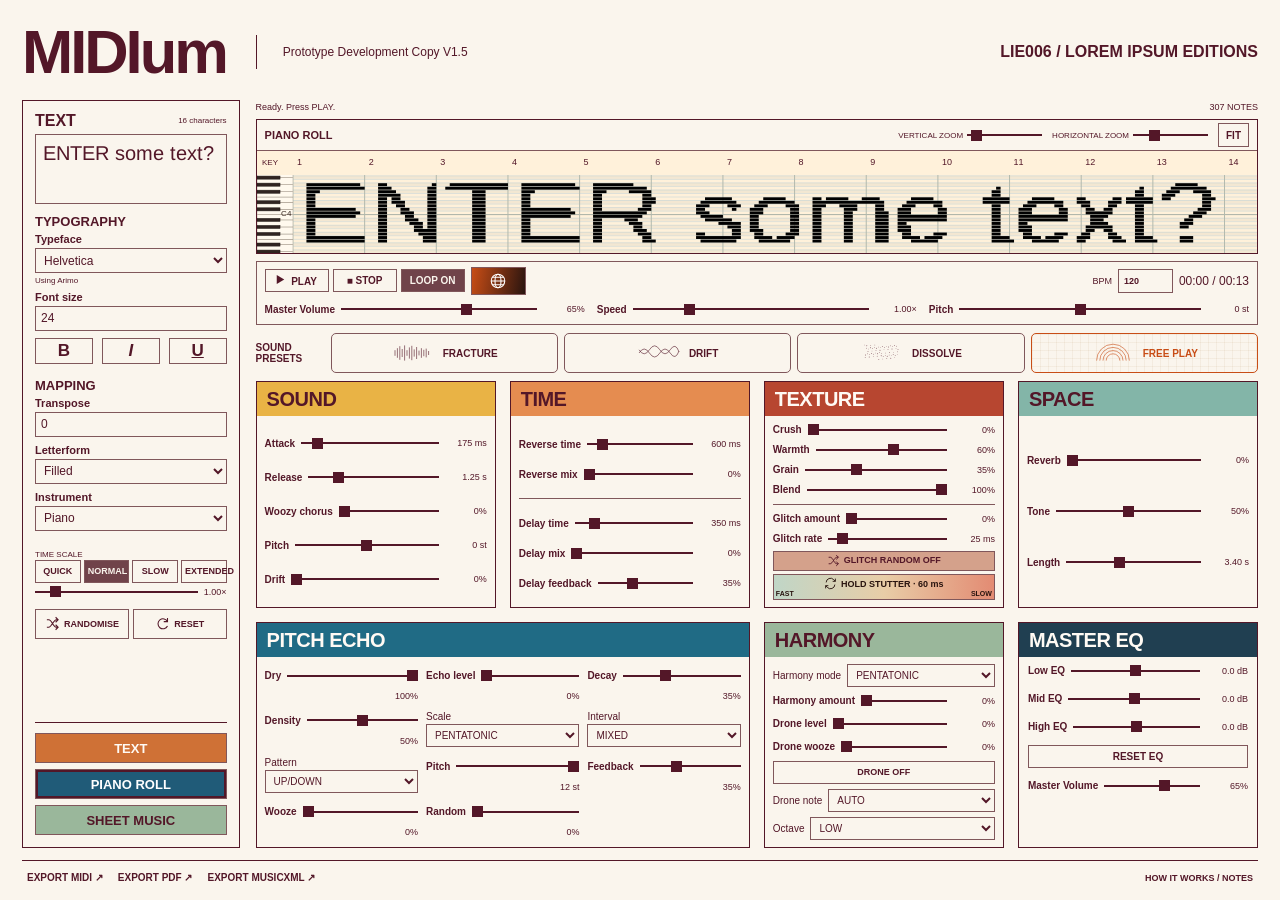
==== commit 656258c0: "Remove recording from published desktop and mobile; preserve V1.5 backup" ====
--- a/index.html
+++ b/index.html
@@ -6,7 +6,7 @@
 <title>MIDIum Desktop V1.5 — LIE006</title>
 <meta content="A musical typography instrument. Write something. Hear its shape. LIE006 / Lorem Ipsum Editions." name="description"/>
 <link href="style.css?v=mk2palette" rel="stylesheet"/>
-<link href="shared/parity.css?v=aligned-v15" rel="stylesheet"/></head>
+<link href="shared/parity.css?v=aligned-v15-no-recording" rel="stylesheet"/></head>
 <body data-layout="desktop">
 <header class="masthead"><h1>MIDIum</h1><div class="descriptor"><p>Prototype Development Copy V1.5</p></div><div class="imprint">LIE006 / LOREM IPSUM EDITIONS</div></header>
 <main>
@@ -28,10 +28,10 @@
 <div class="display-heading"><span id="status" role="status">Preparing the instrument…</span><span id="count">— NOTES</span></div><div class="display-frame">
 <section class="view" hidden="" id="textView"><div id="textPreview"></div><div class="view-caption">Your original text. Case, spaces and line breaks preserved.</div></section>
 <section aria-label="Piano roll" class="roll-panel" id="pianoView"><div class="roll-tools"><div class="roll-title"><strong>PIANO ROLL</strong></div><div class="roll-zoom"><label>VERTICAL ZOOM<input aria-label="Vertical zoom" id="verticalZoom" max="8" min="0.5" step="0.1" type="range" value="1"/></label><label>HORIZONTAL ZOOM<input aria-label="Horizontal zoom" id="zoom" max="12" min=".01" step=".01" type="range" value="3"/></label></div><button id="fit">FIT</button></div><div id="rollViewport"><div id="rollSurface"><canvas aria-label="Text-generated notes" id="roll"></canvas><div id="playhead"></div></div></div></section><section aria-label="Sheet music" class="sheet-panel" hidden="" id="sheetView"><div class="sheet-tools"><h2>SHEET MUSIC</h2><button id="sheetFit">FIT</button><button aria-label="Zoom score out" id="sheetOut">−</button><button aria-label="Zoom score in" id="sheetIn">+</button><button aria-label="Previous score page" id="previousPage">←</button><span id="pageCount">0 / 0</span><button aria-label="Next score page" id="nextPage">→</button></div><p id="sheetStatus" role="status"></p><div class="sheet-scroll"><div id="score"></div></div></section></div>
-<div class="performance"><div class="transport"><div class="transport-segments"><button disabled="" id="play"><svg aria-hidden="true" class="play-icon" viewbox="0 0 12 14"><path d="M1 1v12l10-6z" fill="currentColor"></path></svg><span id="playText">PLAY</span></button><button id="stop">■ STOP</button><button aria-pressed="true" id="loop">LOOP ON</button></div><button aria-controls="colourPicker" aria-expanded="false" aria-label="Global colour and sound" class="globe-colour" id="colourButton" type="button"><svg aria-hidden="true" fill="none" stroke="currentColor" stroke-width="1.5" viewbox="0 0 24 24"><circle cx="12" cy="12" r="9"></circle><ellipse cx="12" cy="12" rx="4" ry="9"></ellipse><path d="M3 12h18M5 7h14M5 17h14"></path></svg></button><input id="noteColour" type="hidden" value="#000000"/><div aria-label="Global colour and sound" hidden="" id="colourPicker" role="dialog"><div aria-label="Saturation and brightness" id="colourField" tabindex="0"><i></i></div><div aria-label="Hue" aria-valuemax="360" aria-valuemin="0" id="colourHue" role="slider" tabindex="0"><i></i></div></div><label class="tempo-label">BPM<input id="tempo" max="480" min="20" step="1" type="number" value="120"/></label><span class="playback-time"><span id="elapsed">00:00</span> / <span id="duration">00:00</span></span></div><label class="slider" for="volume"><span>Master Volume</span><input id="volume" max="100" min="0" step="1" type="range" value="65"/><output id="volumeValue"></output></label><label class="slider" for="speed"><span>Speed</span><input id="speed" max="4" min="0.125" step="0.025" type="range" value="1"/><output id="speedValue"></output></label><label class="slider" for="performancePitch"><span>Pitch</span><input id="performancePitch" max="12" min="-12" step="0.1" type="range" value="0"/><output id="performancePitchValue"></output></label></div><section aria-label="Sound presets" class="presets"><h2>SOUND PRESETS</h2><div><button aria-pressed="false" data-preset="fracture"><svg aria-hidden="true" fill="none" stroke="currentColor" stroke-width="1.5" viewbox="0 0 110 56"><path d="M10 21v14"></path><path d="M16 16v24"></path><path d="M22 11v34"></path><path d="M28 18v20"></path><path d="M34 9v38"></path><path d="M40 21v14"></path><path d="M46 14v28"></path><path d="M52 10v36"></path><path d="M58 19v18"></path><path d="M64 13v30"></path><path d="M70 22v12"></path><path d="M76 16v24"></path><path d="M82 20v16"></path><path d="M88 17v22"></path><path d="M94 23v10"></path></svg><span>FRACTURE</span></button><button aria-pressed="false" data-preset="drift"><svg aria-hidden="true" fill="none" stroke="currentColor" stroke-width="1.5" viewbox="0 0 110 56"><path d="M5 28Q18 8 31 28T57 28T83 28T105 23M5 20Q18 40 31 20T57 20T83 20T105 25"></path></svg><span>DRIFT</span></button><button aria-pressed="false" data-preset="dissolve"><svg aria-hidden="true" fill="none" stroke="currentColor" stroke-width="1.5" viewbox="0 0 110 56"><circle cx="12" cy="8" fill="currentColor" r="0.7" stroke="none"></circle><circle cx="49" cy="27" fill="currentColor" r="0.8999999999999999" stroke="none"></circle><circle cx="86" cy="9" fill="currentColor" r="1.1" stroke="none"></circle><circle cx="39" cy="28" fill="currentColor" r="0.7" stroke="none"></circle><circle cx="76" cy="10" fill="currentColor" r="0.8999999999999999" stroke="none"></circle><circle cx="29" cy="29" fill="currentColor" r="1.1" stroke="none"></circle><circle cx="66" cy="11" fill="currentColor" r="0.7" stroke="none"></circle><circle cx="19" cy="30" fill="currentColor" r="0.8999999999999999" stroke="none"></circle><circle cx="56" cy="12" fill="currentColor" r="1.1" stroke="none"></circle><circle cx="93" cy="31" fill="currentColor" r="0.7" stroke="none"></circle><circle cx="46" cy="13" fill="currentColor" r="0.8999999999999999" stroke="none"></circle><circle cx="83" cy="32" fill="currentColor" r="1.1" stroke="none"></circle><circle cx="36" cy="14" fill="currentColor" r="0.7" stroke="none"></circle><circle cx="73" cy="33" fill="currentColor" r="0.8999999999999999" stroke="none"></circle><circle cx="26" cy="15" fill="currentColor" r="1.1" stroke="none"></circle><circle cx="63" cy="34" fill="currentColor" r="0.7" stroke="none"></circle><circle cx="16" cy="16" fill="currentColor" r="0.8999999999999999" stroke="none"></circle><circle cx="53" cy="35" fill="currentColor" r="1.1" stroke="none"></circle><circle cx="90" cy="17" fill="currentColor" r="0.7" stroke="none"></circle><circle cx="43" cy="36" fill="currentColor" r="0.8999999999999999" stroke="none"></circle><circle cx="80" cy="18" fill="currentColor" r="1.1" stroke="none"></circle><circle cx="33" cy="37" fill="currentColor" r="0.7" stroke="none"></circle><circle cx="70" cy="19" fill="currentColor" r="0.8999999999999999" stroke="none"></circle><circle cx="23" cy="38" fill="currentColor" r="1.1" stroke="none"></circle><circle cx="60" cy="20" fill="currentColor" r="0.7" stroke="none"></circle><circle cx="13" cy="39" fill="currentColor" r="0.8999999999999999" stroke="none"></circle><circle cx="50" cy="21" fill="currentColor" r="1.1" stroke="none"></circle><circle cx="87" cy="40" fill="currentColor" r="0.7" stroke="none"></circle><circle cx="40" cy="22" fill="currentColor" r="0.8999999999999999" stroke="none"></circle><circle cx="77" cy="41" fill="currentColor" r="1.1" stroke="none"></circle><circle cx="30" cy="23" fill="currentColor" r="0.7" stroke="none"></circle><circle cx="67" cy="42" fill="currentColor" r="0.8999999999999999" stroke="none"></circle><circle cx="20" cy="24" fill="currentColor" r="1.1" stroke="none"></circle><circle cx="57" cy="43" fill="currentColor" r="0.7" stroke="none"></circle><circle cx="94" cy="25" fill="currentColor" r="0.8999999999999999" stroke="none"></circle><circle cx="47" cy="44" fill="currentColor" r="1.1" stroke="none"></circle><circle cx="84" cy="26" fill="currentColor" r="0.7" stroke="none"></circle><circle cx="37" cy="8" fill="currentColor" r="0.8999999999999999" stroke="none"></circle><circle cx="74" cy="27" fill="currentColor" r="1.1" stroke="none"></circle><circle cx="27" cy="9" fill="currentColor" r="0.7" stroke="none"></circle><circle cx="64" cy="28" fill="currentColor" r="0.8999999999999999" stroke="none"></circle><circle cx="17" cy="10" fill="currentColor" r="1.1" stroke="none"></circle><circle cx="54" cy="29" fill="currentColor" r="0.7" stroke="none"></circle><circle cx="91" cy="11" fill="currentColor" r="0.8999999999999999" stroke="none"></circle><circle cx="44" cy="30" fill="currentColor" r="1.1" stroke="none"></circle><circle cx="81" cy="12" fill="currentColor" r="0.7" stroke="none"></circle><circle cx="34" cy="31" fill="currentColor" r="0.8999999999999999" stroke="none"></circle><circle cx="71" cy="13" fill="currentColor" r="1.1" stroke="none"></circle><circle cx="24" cy="32" fill="currentColor" r="0.7" stroke="none"></circle><circle cx="61" cy="14" fill="currentColor" r="0.8999999999999999" stroke="none"></circle><circle cx="14" cy="33" fill="currentColor" r="1.1" stroke="none"></circle><circle cx="51" cy="15" fill="currentColor" r="0.7" stroke="none"></circle><circle cx="88" cy="34" fill="currentColor" r="0.8999999999999999" stroke="none"></circle><circle cx="41" cy="16" fill="currentColor" r="1.1" stroke="none"></circle><circle cx="78" cy="35" fill="currentColor" r="0.7" stroke="none"></circle><circle cx="31" cy="17" fill="currentColor" r="0.8999999999999999" stroke="none"></circle><circle cx="68" cy="36" fill="currentColor" r="1.1" stroke="none"></circle><circle cx="21" cy="18" fill="currentColor" r="0.7" stroke="none"></circle><circle cx="58" cy="37" fill="currentColor" r="0.8999999999999999" stroke="none"></circle><circle cx="95" cy="19" fill="currentColor" r="1.1" stroke="none"></circle></svg><span>DISSOLVE</span></button><button aria-pressed="true" data-preset="free"><svg aria-hidden="true" fill="none" stroke="currentColor" stroke-width="1.5" viewbox="0 0 110 56"><path d="M14 47a41 41 0 0 1 82 0M22 47a33 33 0 0 1 66 0M30 47a25 25 0 0 1 50 0M38 47a17 17 0 0 1 34 0"></path></svg><span>FREE PLAY</span></button></div></section><section aria-label="Audio recording" class="recording"><button id="record">● RECORD</button><button disabled="" id="recordStop">STOP RECORDING</button><output id="recordTime">00:00</output><button disabled="" id="recordDownload">DOWNLOAD WAV</button><span id="recordStatus" role="status"></span></section>
+<div class="performance"><div class="transport"><div class="transport-segments"><button disabled="" id="play"><svg aria-hidden="true" class="play-icon" viewbox="0 0 12 14"><path d="M1 1v12l10-6z" fill="currentColor"></path></svg><span id="playText">PLAY</span></button><button id="stop">■ STOP</button><button aria-pressed="true" id="loop">LOOP ON</button></div><button aria-controls="colourPicker" aria-expanded="false" aria-label="Global colour and sound" class="globe-colour" id="colourButton" type="button"><svg aria-hidden="true" fill="none" stroke="currentColor" stroke-width="1.5" viewbox="0 0 24 24"><circle cx="12" cy="12" r="9"></circle><ellipse cx="12" cy="12" rx="4" ry="9"></ellipse><path d="M3 12h18M5 7h14M5 17h14"></path></svg></button><input id="noteColour" type="hidden" value="#000000"/><div aria-label="Global colour and sound" hidden="" id="colourPicker" role="dialog"><div aria-label="Saturation and brightness" id="colourField" tabindex="0"><i></i></div><div aria-label="Hue" aria-valuemax="360" aria-valuemin="0" id="colourHue" role="slider" tabindex="0"><i></i></div></div><label class="tempo-label">BPM<input id="tempo" max="480" min="20" step="1" type="number" value="120"/></label><span class="playback-time"><span id="elapsed">00:00</span> / <span id="duration">00:00</span></span></div><label class="slider" for="volume"><span>Master Volume</span><input id="volume" max="100" min="0" step="1" type="range" value="65"/><output id="volumeValue"></output></label><label class="slider" for="speed"><span>Speed</span><input id="speed" max="4" min="0.125" step="0.025" type="range" value="1"/><output id="speedValue"></output></label><label class="slider" for="performancePitch"><span>Pitch</span><input id="performancePitch" max="12" min="-12" step="0.1" type="range" value="0"/><output id="performancePitchValue"></output></label></div><section aria-label="Sound presets" class="presets"><h2>SOUND PRESETS</h2><div><button aria-pressed="false" data-preset="fracture"><svg aria-hidden="true" fill="none" stroke="currentColor" stroke-width="1.5" viewbox="0 0 110 56"><path d="M10 21v14"></path><path d="M16 16v24"></path><path d="M22 11v34"></path><path d="M28 18v20"></path><path d="M34 9v38"></path><path d="M40 21v14"></path><path d="M46 14v28"></path><path d="M52 10v36"></path><path d="M58 19v18"></path><path d="M64 13v30"></path><path d="M70 22v12"></path><path d="M76 16v24"></path><path d="M82 20v16"></path><path d="M88 17v22"></path><path d="M94 23v10"></path></svg><span>FRACTURE</span></button><button aria-pressed="false" data-preset="drift"><svg aria-hidden="true" fill="none" stroke="currentColor" stroke-width="1.5" viewbox="0 0 110 56"><path d="M5 28Q18 8 31 28T57 28T83 28T105 23M5 20Q18 40 31 20T57 20T83 20T105 25"></path></svg><span>DRIFT</span></button><button aria-pressed="false" data-preset="dissolve"><svg aria-hidden="true" fill="none" stroke="currentColor" stroke-width="1.5" viewbox="0 0 110 56"><circle cx="12" cy="8" fill="currentColor" r="0.7" stroke="none"></circle><circle cx="49" cy="27" fill="currentColor" r="0.8999999999999999" stroke="none"></circle><circle cx="86" cy="9" fill="currentColor" r="1.1" stroke="none"></circle><circle cx="39" cy="28" fill="currentColor" r="0.7" stroke="none"></circle><circle cx="76" cy="10" fill="currentColor" r="0.8999999999999999" stroke="none"></circle><circle cx="29" cy="29" fill="currentColor" r="1.1" stroke="none"></circle><circle cx="66" cy="11" fill="currentColor" r="0.7" stroke="none"></circle><circle cx="19" cy="30" fill="currentColor" r="0.8999999999999999" stroke="none"></circle><circle cx="56" cy="12" fill="currentColor" r="1.1" stroke="none"></circle><circle cx="93" cy="31" fill="currentColor" r="0.7" stroke="none"></circle><circle cx="46" cy="13" fill="currentColor" r="0.8999999999999999" stroke="none"></circle><circle cx="83" cy="32" fill="currentColor" r="1.1" stroke="none"></circle><circle cx="36" cy="14" fill="currentColor" r="0.7" stroke="none"></circle><circle cx="73" cy="33" fill="currentColor" r="0.8999999999999999" stroke="none"></circle><circle cx="26" cy="15" fill="currentColor" r="1.1" stroke="none"></circle><circle cx="63" cy="34" fill="currentColor" r="0.7" stroke="none"></circle><circle cx="16" cy="16" fill="currentColor" r="0.8999999999999999" stroke="none"></circle><circle cx="53" cy="35" fill="currentColor" r="1.1" stroke="none"></circle><circle cx="90" cy="17" fill="currentColor" r="0.7" stroke="none"></circle><circle cx="43" cy="36" fill="currentColor" r="0.8999999999999999" stroke="none"></circle><circle cx="80" cy="18" fill="currentColor" r="1.1" stroke="none"></circle><circle cx="33" cy="37" fill="currentColor" r="0.7" stroke="none"></circle><circle cx="70" cy="19" fill="currentColor" r="0.8999999999999999" stroke="none"></circle><circle cx="23" cy="38" fill="currentColor" r="1.1" stroke="none"></circle><circle cx="60" cy="20" fill="currentColor" r="0.7" stroke="none"></circle><circle cx="13" cy="39" fill="currentColor" r="0.8999999999999999" stroke="none"></circle><circle cx="50" cy="21" fill="currentColor" r="1.1" stroke="none"></circle><circle cx="87" cy="40" fill="currentColor" r="0.7" stroke="none"></circle><circle cx="40" cy="22" fill="currentColor" r="0.8999999999999999" stroke="none"></circle><circle cx="77" cy="41" fill="currentColor" r="1.1" stroke="none"></circle><circle cx="30" cy="23" fill="currentColor" r="0.7" stroke="none"></circle><circle cx="67" cy="42" fill="currentColor" r="0.8999999999999999" stroke="none"></circle><circle cx="20" cy="24" fill="currentColor" r="1.1" stroke="none"></circle><circle cx="57" cy="43" fill="currentColor" r="0.7" stroke="none"></circle><circle cx="94" cy="25" fill="currentColor" r="0.8999999999999999" stroke="none"></circle><circle cx="47" cy="44" fill="currentColor" r="1.1" stroke="none"></circle><circle cx="84" cy="26" fill="currentColor" r="0.7" stroke="none"></circle><circle cx="37" cy="8" fill="currentColor" r="0.8999999999999999" stroke="none"></circle><circle cx="74" cy="27" fill="currentColor" r="1.1" stroke="none"></circle><circle cx="27" cy="9" fill="currentColor" r="0.7" stroke="none"></circle><circle cx="64" cy="28" fill="currentColor" r="0.8999999999999999" stroke="none"></circle><circle cx="17" cy="10" fill="currentColor" r="1.1" stroke="none"></circle><circle cx="54" cy="29" fill="currentColor" r="0.7" stroke="none"></circle><circle cx="91" cy="11" fill="currentColor" r="0.8999999999999999" stroke="none"></circle><circle cx="44" cy="30" fill="currentColor" r="1.1" stroke="none"></circle><circle cx="81" cy="12" fill="currentColor" r="0.7" stroke="none"></circle><circle cx="34" cy="31" fill="currentColor" r="0.8999999999999999" stroke="none"></circle><circle cx="71" cy="13" fill="currentColor" r="1.1" stroke="none"></circle><circle cx="24" cy="32" fill="currentColor" r="0.7" stroke="none"></circle><circle cx="61" cy="14" fill="currentColor" r="0.8999999999999999" stroke="none"></circle><circle cx="14" cy="33" fill="currentColor" r="1.1" stroke="none"></circle><circle cx="51" cy="15" fill="currentColor" r="0.7" stroke="none"></circle><circle cx="88" cy="34" fill="currentColor" r="0.8999999999999999" stroke="none"></circle><circle cx="41" cy="16" fill="currentColor" r="1.1" stroke="none"></circle><circle cx="78" cy="35" fill="currentColor" r="0.7" stroke="none"></circle><circle cx="31" cy="17" fill="currentColor" r="0.8999999999999999" stroke="none"></circle><circle cx="68" cy="36" fill="currentColor" r="1.1" stroke="none"></circle><circle cx="21" cy="18" fill="currentColor" r="0.7" stroke="none"></circle><circle cx="58" cy="37" fill="currentColor" r="0.8999999999999999" stroke="none"></circle><circle cx="95" cy="19" fill="currentColor" r="1.1" stroke="none"></circle></svg><span>DISSOLVE</span></button><button aria-pressed="true" data-preset="free"><svg aria-hidden="true" fill="none" stroke="currentColor" stroke-width="1.5" viewbox="0 0 110 56"><path d="M14 47a41 41 0 0 1 82 0M22 47a33 33 0 0 1 66 0M30 47a25 25 0 0 1 50 0M38 47a17 17 0 0 1 34 0"></path></svg><span>FREE PLAY</span></button></div></section>
 <section aria-label="Effects console" class="sound-panel"><section class="effect-group sound" id="sound"><h2>SOUND</h2><div class="effect-body"><label class="slider" for="attack"><span>Attack</span><input id="attack" max="2" min="0.001" step="0.001" type="range" value="0.175"/><output id="attackValue"></output></label><label class="slider" for="release"><span>Release</span><input id="release" max="6" min="0.01" step="0.01" type="range" value="1.25"/><output id="releaseValue"></output></label><label class="slider" for="chorus"><span>Woozy chorus</span><input id="chorus" max="1" min="0" step="0.01" type="range" value="0"/><output id="chorusValue"></output></label><label class="slider" for="pitch"><span>Pitch</span><input id="pitch" max="12" min="-12" step="0.1" type="range" value="0"/><output id="pitchValue"></output></label><label class="slider" for="drift"><span>Drift</span><input id="drift" max="1" min="0" step="0.01" type="range" value="0"/><output id="driftValue"></output></label></div></section><section class="effect-group time" id="time"><h2>TIME</h2><div class="effect-body"><label class="slider" for="reverseTime"><span>Reverse time</span><input id="reverseTime" max="5" min="0.1" step="0.01" type="range" value="0.6"/><output id="reverseTimeValue"></output></label><label class="slider" for="reverse"><span>Reverse mix</span><input id="reverse" max="1" min="0" step="0.01" type="range" value="0"/><output id="reverseValue"></output></label><hr class="control-divider"/><label class="slider" for="delayTime"><span>Delay time</span><input id="delayTime" max="2.5" min="0.01" step="0.01" type="range" value="0.35"/><output id="delayTimeValue"></output></label><label class="slider" for="delayMix"><span>Delay mix</span><input id="delayMix" max="1" min="0" step="0.01" type="range" value="0"/><output id="delayMixValue"></output></label><label class="slider" for="feedback"><span>Delay feedback</span><input id="feedback" max="1" min="0" step="0.01" type="range" value="0.35"/><output id="feedbackValue"></output></label></div></section><section class="effect-group texture" id="texture"><h2>TEXTURE</h2><div class="effect-body"><label class="slider" for="crush"><span>Crush</span><input id="crush" max="1" min="0" step="0.01" type="range" value="0"/><output id="crushValue"></output></label><label class="slider" for="warmth"><span>Warmth</span><input id="warmth" max="1" min="0" step=".01" type="range" value="0.6"/><output id="warmthValue"></output></label><label class="slider" for="grain"><span>Grain</span><input id="grain" max="1" min="0" step=".01" type="range" value="0.35"/><output id="grainValue"></output></label><label class="slider" for="blend"><span>Blend</span><input id="blend" max="1" min="0" step=".01" type="range" value="1"/><output id="blendValue"></output></label><hr class="control-divider"/><label class="slider" for="glitchAmount"><span>Glitch amount</span><input id="glitchAmount" max="1" min="0" step="0.01" type="range" value="0"/><output id="glitchAmountValue"></output></label><label class="slider" for="glitchRate"><span>Glitch rate</span><input id="glitchRate" max="250" min="5" step="1" type="range" value="25"/><output id="glitchRateValue"></output></label><button aria-pressed="false" id="randomGlitch"><svg aria-hidden="true" fill="none" stroke="currentColor" stroke-width="1.7" viewbox="0 0 24 24"><path d="M3 6h3c5 0 7 12 12 12h3m-4-4 4 4-4 4M3 18h3c2 0 4-3 6-6s4-6 6-6h3m-4-4 4 4-4 4"></path></svg><span id="randomGlitchText">GLITCH RANDOM OFF</span></button><button aria-pressed="false" id="stutter"><span class="stutter-caption"><svg aria-hidden="true" fill="none" stroke="currentColor" stroke-width="1.7" viewbox="0 0 24 24"><path d="M4 10a8 8 0 0 1 14-5l3 3M21 3v5h-5M20 14A8 8 0 0 1 6 19l-3-3M3 21v-5h5"></path></svg><span id="stutterText">HOLD STUTTER · 60 ms</span></span><span class="stutter-direction"><span>FAST</span><span>SLOW</span></span></button></div></section><section class="effect-group space" id="space"><h2>SPACE</h2><div class="effect-body"><label class="slider" for="mix"><span>Reverb</span><input id="mix" max="1" min="0" step="0.01" type="range" value="0.18"/><output id="mixValue"></output></label><label class="slider" for="tone"><span>Tone</span><input id="tone" max="1" min="0" step="0.01" type="range" value="0.5"/><output id="toneValue"></output></label><label class="slider" for="length"><span>Length</span><input id="length" max="8" min="0.5" step="0.1" type="range" value="3.4"/><output id="lengthValue"></output></label></div></section><section class="effect-group pitch-echo" id="echo"><h2>PITCH ECHO</h2><div class="effect-body"><label class="slider" for="dry"><span>Dry</span><input id="dry" max="1" min="0" step="0.01" type="range" value="1"/><output id="dryValue"></output></label><label class="slider" for="level"><span>Echo level</span><input id="level" max="1" min="0" step="0.01" type="range" value="0"/><output id="levelValue"></output></label><label class="slider" for="echoDecay"><span>Decay</span><input id="echoDecay" max="1" min="0" step="0.01" type="range" value="0.35"/><output id="echoDecayValue"></output></label><label class="slider" for="density"><span>Density</span><input id="density" max="1" min="0" step="0.01" type="range" value="0"/><output id="densityValue"></output></label><label class="select">Scale<select id="echoScale"><option value="follow">FOLLOW HARMONY</option><option value="pentatonic">PENTATONIC</option><option value="minor">MINOR</option><option value="major">MAJOR</option><option value="chromatic">CHROMATIC</option></select></label><label class="select">Interval<select id="echoInterval"><option value="octaves">OCTAVES</option><option value="fifths">FIFTHS</option><option value="thirds">THIRDS</option><option value="mixed">MIXED</option></select></label><label class="select">Pattern<select id="echoPattern"><option value="updown">UP/DOWN</option><option value="up">UP</option><option value="down">DOWN</option><option value="random">RANDOM</option></select></label><label class="slider" for="echoPitch"><span>Pitch</span><input id="echoPitch" max="12" min="-12" step="1" type="range" value="12"/><output id="echoPitchValue"></output></label><label class="slider" for="echoFeedback"><span>Feedback</span><input id="echoFeedback" max="1" min="0" step="0.01" type="range" value="0.35"/><output id="echoFeedbackValue"></output></label><label class="slider" for="echoWooze"><span>Wooze</span><input id="echoWooze" max="1" min="0" step="0.01" type="range" value="0"/><output id="echoWoozeValue"></output></label><label class="slider" for="echoRandom"><span>Random</span><input id="echoRandom" max="1" min="0" step="0.01" type="range" value="0"/><output id="echoRandomValue"></output></label></div></section><section class="effect-group harmony" id="harmony"><h2>HARMONY</h2><div class="effect-body"><label class="select">Harmony mode<select id="mode"><option value="original">ORIGINAL</option><option value="pentatonic">PENTATONIC</option><option value="minor">MINOR</option><option value="drone">DRONE</option><option value="chromatic">CHROMATIC</option></select></label><label class="slider" for="amount"><span>Harmony amount</span><input id="amount" max="1" min="0" step="0.01" type="range" value="1"/><output id="amountValue"></output></label><label class="slider" for="droneLevel"><span>Drone level</span><input id="droneLevel" max="1" min="0" step="0.01" type="range" value="0.25"/><output id="droneLevelValue"></output></label><label class="slider" for="droneWooze"><span>Drone wooze</span><input id="droneWooze" max="1" min="0" step="0.01" type="range" value="0"/><output id="droneWoozeValue"></output></label><button aria-pressed="false" id="drone">DRONE OFF</button><label class="select">Drone note<select id="droneNote"><option value="auto">AUTO</option><option value="0">C</option><option value="1">C♯</option><option value="2">D</option><option value="3">D♯</option><option value="4">E</option><option value="5">F</option><option value="6">F♯</option><option value="7">G</option><option value="8">G♯</option><option value="9">A</option><option value="10">A♯</option><option value="11">B</option></select></label><label class="select">Octave<select id="octave"><option value="low">LOW</option><option value="mid">MID</option><option value="high">HIGH</option></select></label></div></section><section class="effect-group master"><h2>MASTER EQ</h2><label class="slider" for="eqlow"><span>Low EQ</span><input id="eqlow" max="12" min="-12" step="0.5" type="range" value="0"/><output id="eqlowValue"></output></label><label class="slider" for="eqmid"><span>Mid EQ</span><input id="eqmid" max="12" min="-12" step="0.5" type="range" value="0"/><output id="eqmidValue"></output></label><label class="slider" for="eqhigh"><span>High EQ</span><input id="eqhigh" max="12" min="-12" step="0.5" type="range" value="0"/><output id="eqhighValue"></output></label><button id="resetEQ">RESET EQ</button><label class="slider" for="masterVolume"><span>Master Volume</span><input id="masterVolume" max="100" min="0" step="1" type="range" value="65"/><output id="masterVolumeValue"></output></label></section></section>
 </section>
 </main>
-<footer><div class="exports"><button id="midi">EXPORT MIDI ↗</button><button id="pdf">EXPORT PDF ↗</button><button id="musicxml">EXPORT MUSICXML ↗</button></div><button id="about">HOW IT WORKS / NOTES</button><dialog id="help"><button id="closeHelp">CLOSE</button><h2>MIDIum — LIE006</h2><p>Type a phrase, then press PLAY. The letter shapes become MIDI notes. Instrument, effects and live performance controls change the sound without changing exported note data.</p><p>Colour vividness controls intensity; hue controls sound character. Black is clean. Presets load sound settings; individual edits select FREE PLAY without resetting other settings.</p><p>Hold and drag STUTTER horizontally: left is faster, right is slower. STOP fades all sound over 1.5 seconds.</p><p>RECORD captures stereo instrument output, including live changes, looping and STOP tails. Playback and recording are independent. STOP RECORDING prepares a 16-bit WAV. On supported phones, DOWNLOAD WAV opens the share sheet: choose Save to Files. Takes automatically finish at 10 minutes to bound memory use. Backgrounding the app ends a take; keep the page open while recording.</p><p>MIDI and MusicXML retain all generated notes. Dense notation can exceed preview/PDF limits (96 bars or 40,000 noteheads); MIDI and MusicXML remain available. Text limit: 2,000 characters.</p></dialog></footer>
-<script src="shared/app.js?v=aligned-v15" type="module"></script></body>
+<footer><div class="exports"><button id="midi">EXPORT MIDI ↗</button><button id="pdf">EXPORT PDF ↗</button><button id="musicxml">EXPORT MUSICXML ↗</button></div><button id="about">HOW IT WORKS / NOTES</button><dialog id="help"><button id="closeHelp">CLOSE</button><h2>MIDIum — LIE006</h2><p>Type a phrase, then press PLAY. The letter shapes become MIDI notes. Instrument, effects and live performance controls change the sound without changing exported note data.</p><p>Colour vividness controls intensity; hue controls sound character. Black is clean. Presets load sound settings; individual edits select FREE PLAY without resetting other settings.</p><p>Hold and drag STUTTER horizontally: left is faster, right is slower. STOP fades all sound over 1.5 seconds.</p><p>MIDI and MusicXML retain all generated notes. Dense notation can exceed preview/PDF limits (96 bars or 40,000 noteheads); MIDI and MusicXML remain available. Text limit: 2,000 characters.</p></dialog></footer>
+<script src="shared/app.js?v=aligned-v15-no-recording" type="module"></script></body>
 </html>
--- a/shared/parity.css
+++ b/shared/parity.css
@@ -1,9 +1,8 @@
-/* Shared additions; each instrument retains its existing screen-specific shell. */
-.recording{display:flex;align-items:center;flex-wrap:wrap;gap:6px;border:1px solid var(--line);padding:6px;margin-bottom:10px}.recording output{font-variant-numeric:tabular-nums;font-size:12px}.recording #recordStatus{font-size:10px}.recording button{font-size:10px;min-height:34px}.recording button:first-child{color:#b23e21}.mapping-controls{display:grid;grid-template-columns:repeat(3,minmax(0,1fr));gap:8px;margin-top:10px}.mapping-controls label{font-size:11px}.mapping-controls input{width:100%;min-height:40px;padding:5px}.equalizer{border:1px solid var(--line);padding:8px;margin-bottom:10px}.equalizer h2{font-size:15px;padding:3px 0}.scale-presets{display:flex;gap:3px}.scale-presets button{flex:1;min-width:0;font-size:9px;padding:3px}.exports{display:flex;gap:5px;margin-top:8px}.exports button{flex:1;font-size:10px}.text-panel{border:1px solid var(--line);padding:10px;max-height:260px;overflow:auto}#textPreview{white-space:pre-wrap;overflow-wrap:anywhere;font-size:28px}[hidden]{display:none!important}
-body[data-layout=desktop]{height:100dvh;overflow:auto;min-width:900px}body[data-layout=desktop] main{min-height:0}body[data-layout=desktop] .workspace{grid-template-rows:14px minmax(108px,17vh) 70px 48px 34px minmax(340px,1fr)!important;gap:7px!important}body[data-layout=desktop] .display-frame{min-height:0;overflow:hidden}body[data-layout=desktop] .roll-panel,body[data-layout=desktop] .sheet-panel{height:100%;min-height:0;display:flex;flex-direction:column}body[data-layout=desktop] .roll-tools,body[data-layout=desktop] .sheet-tools{display:flex;align-items:center;gap:10px;padding:3px 8px;border-bottom:1px solid var(--line);min-height:30px}body[data-layout=desktop] .roll-title{margin-right:auto;font-size:11px}body[data-layout=desktop] .roll-title #count{display:none}body[data-layout=desktop] .roll-zoom{display:flex;gap:10px}body[data-layout=desktop] .roll-zoom label{display:flex;align-items:center;gap:4px;font-size:8px}body[data-layout=desktop] .roll-zoom input{width:75px}body[data-layout=desktop] .roll-tools button,body[data-layout=desktop] .sheet-tools button{min-height:24px;padding:3px 7px}body[data-layout=desktop] .sheet-tools h2{font-size:12px;margin:0}body[data-layout=desktop] .sheet-scroll{overflow:auto;background:#e5e3dd;flex:1;min-height:0!important;height:auto!important}body[data-layout=desktop] .sheet-scroll #score{position:relative;left:auto;top:auto;visibility:visible;pointer-events:auto;margin:10px auto;color:black}body[data-layout=desktop] .score-page{background:white;border:1px solid #bbb;margin:0 auto 12px;width:100%;min-height:0}body[data-layout=desktop] .score-page svg{width:100%;height:auto;display:block}body[data-layout=desktop] .score-brand{text-align:center;color:black;padding:16px 20px 2px}body[data-layout=desktop] .composition-title{display:block;overflow-wrap:anywhere;font-size:clamp(12px,2vw,26px)}body[data-layout=desktop] .score-brand small{display:block;font-size:9px;margin-top:6px}body[data-layout=desktop] .sheet-tools+p{font-size:9px;margin:3px 8px}body[data-layout=desktop] #rollViewport{flex:1;min-height:0;height:auto}body[data-layout=desktop] #roll{top:0}body[data-layout=desktop] .performance{display:grid;grid-template-columns:repeat(3,minmax(0,1fr));gap:3px 12px;border:1px solid var(--line);padding:4px 8px}body[data-layout=desktop] .performance .transport{grid-column:1/-1;display:flex;gap:6px;border:0;padding:0;position:relative}body[data-layout=desktop] .transport-segments{display:flex;gap:4px}body[data-layout=desktop] .transport-segments button{min-width:64px}body[data-layout=desktop] .play-icon{width:9px;height:11px;margin-right:6px}body[data-layout=desktop] #colourButton{background:linear-gradient(100deg,#c84d16,#29140f);color:white;width:55px}body[data-layout=desktop] #colourButton svg{width:18px;height:18px;vertical-align:middle}body[data-layout=desktop] .transport .tempo-label{margin-left:auto}body[data-layout=desktop] .performance .slider{min-height:20px}body[data-layout=desktop] .slider{display:grid;grid-template-columns:max-content minmax(20px,1fr) 42px;align-items:center;gap:6px;font-size:10px;font-weight:600;min-width:0}body[data-layout=desktop] .slider input{width:100%;min-width:0}body[data-layout=desktop] .slider output{font-size:9px;text-align:right;font-weight:400}body[data-layout=desktop] .presets{margin:0;display:flex;gap:10px;align-items:center}body[data-layout=desktop] .presets h2{font-size:10px;max-width:65px;margin:0}body[data-layout=desktop] .presets>div{display:grid;grid-template-columns:repeat(4,1fr);gap:6px;flex:1}body[data-layout=desktop] .presets button{display:flex;align-items:center;justify-content:center;gap:8px;min-height:40px;border-radius:5px;background:var(--paper);color:var(--ink)}body[data-layout=desktop] .presets svg{width:44px;height:28px}body[data-layout=desktop] .presets [aria-pressed=true]{background:#c6bfb1;border-color:var(--ink)}body[data-layout=desktop] .presets [data-preset=free]{background-color:var(--paper);background-image:linear-gradient(#b4844e16 1px,transparent 1px),linear-gradient(90deg,#b4844e16 1px,transparent 1px);background-size:8px 8px}body[data-layout=desktop] .presets [data-preset=free][aria-pressed=true]{color:#c84d16;border-color:#c84d16}body[data-layout=desktop] .recording{margin:0;padding:2px 5px}body[data-layout=desktop] .effect-body{display:grid;align-content:space-evenly;gap:3px;padding:6px 9px;flex:1;min-height:0}body[data-layout=desktop] .effect-body .select{display:flex;align-items:center;gap:6px;font-size:10px;margin:0;min-width:0}body[data-layout=desktop] .effect-body select{flex:1;min-width:0}body[data-layout=desktop] .effect-body button{min-height:23px;font-size:9px;padding:3px}body[data-layout=desktop] .effect-body button svg{width:13px;height:13px;vertical-align:middle;margin-right:4px}body[data-layout=desktop] .control-divider{border:0;border-top:1px solid var(--line);width:100%;margin:3px 0}body[data-layout=desktop] .pitch-echo .effect-body{grid-template-columns:repeat(3,minmax(0,1fr));gap:4px 8px}body[data-layout=desktop] .pitch-echo .slider{grid-template-columns:max-content minmax(25px,1fr);grid-template-rows:auto auto}body[data-layout=desktop] .pitch-echo .slider output{grid-column:2}body[data-layout=desktop] .pitch-echo .select{flex-direction:column;align-items:stretch;gap:2px}body[data-layout=desktop] .master{padding:0}body[data-layout=desktop] .master>.slider{margin:5px 9px}body[data-layout=desktop] .master>#resetEQ{margin:4px 9px}body[data-layout=desktop] .stutter-caption{display:flex;justify-content:center;align-items:center}body[data-layout=desktop] .stutter-direction{display:flex;justify-content:space-between;font-size:7px}body[data-layout=desktop] .controls .actions{display:flex;gap:4px}body[data-layout=desktop] .controls .actions button{flex:1;font-size:10px;padding:3px}body[data-layout=desktop] #randomGlitch{background:#d4a18b}body[data-layout=desktop] #randomGlitch[aria-pressed=true]{background:#bc846e;color:#29140f}body[data-layout=desktop] #stutter{background:linear-gradient(90deg,#c0d6c7,#e8cda7,#e38b73);color:#29140f;touch-action:none;user-select:none}body[data-layout=desktop] #colourPicker{position:absolute;z-index:30;top:100%;right:0;width:min(290px,85vw);padding:12px;background:#fff1da;border:1px solid #713822;border-radius:4px}body[data-layout=desktop] #colourField{height:240px;position:relative;touch-action:none;background:linear-gradient(to top,#000,transparent),linear-gradient(to right,#fff,transparent),var(--hue,#f00)}body[data-layout=desktop] #colourHue{height:28px;margin-top:12px;position:relative;touch-action:none;background:linear-gradient(to right,#f00,#ff0,#0f0,#0ff,#00f,#f0f,#f00)}body[data-layout=desktop] #colourField i,body[data-layout=desktop] #colourHue i{position:absolute;width:16px;height:16px;border:2px solid white;border-radius:50%;outline:1px solid #444;transform:translate(-50%,-50%);pointer-events:none}body[data-layout=desktop] #colourHue i{top:50%}body[data-layout=desktop] footer .exports{margin:0}body[data-layout=desktop] .controls{overflow:auto}body[data-layout=desktop] .sound-panel{grid-template-rows:1fr 1fr!important}
-@media(max-height:800px){body[data-layout=desktop] .workspace{grid-template-rows:12px 108px 64px 42px 30px minmax(306px,1fr)!important;gap:5px!important}body[data-layout=desktop] .effect-body{padding:4px 6px;gap:2px}body[data-layout=desktop] .effect-body .slider{font-size:9px}body[data-layout=desktop] .effect-body button{min-height:20px}body[data-layout=desktop] .effect-group h2{font-size:17px!important;padding:4px 8px!important}body[data-layout=desktop] .recording button{min-height:24px}body[data-layout=desktop] .presets button{min-height:35px!important}}
+.mapping-controls{display:grid;grid-template-columns:repeat(3,minmax(0,1fr));gap:8px;margin-top:10px}.mapping-controls label{font-size:11px}.mapping-controls input{width:100%;min-height:40px;padding:5px}.equalizer{border:1px solid var(--line);padding:8px;margin-bottom:10px}.equalizer h2{font-size:15px;padding:3px 0}.scale-presets{display:flex;gap:3px}.scale-presets button{flex:1;min-width:0;font-size:9px;padding:3px}.exports{display:flex;gap:5px;margin-top:8px}.exports button{flex:1;font-size:10px}.text-panel{border:1px solid var(--line);padding:10px;max-height:260px;overflow:auto}#textPreview{white-space:pre-wrap;overflow-wrap:anywhere;font-size:28px}[hidden]{display:none!important}
+body[data-layout=desktop]{height:100dvh;overflow:auto;min-width:900px}body[data-layout=desktop] main{min-height:0}body[data-layout=desktop] .workspace{grid-template-rows:14px minmax(108px,17vh) 70px 48px minmax(340px,1fr)!important;gap:7px!important}body[data-layout=desktop] .display-frame{min-height:0;overflow:hidden}body[data-layout=desktop] .roll-panel,body[data-layout=desktop] .sheet-panel{height:100%;min-height:0;display:flex;flex-direction:column}body[data-layout=desktop] .roll-tools,body[data-layout=desktop] .sheet-tools{display:flex;align-items:center;gap:10px;padding:3px 8px;border-bottom:1px solid var(--line);min-height:30px}body[data-layout=desktop] .roll-title{margin-right:auto;font-size:11px}body[data-layout=desktop] .roll-title #count{display:none}body[data-layout=desktop] .roll-zoom{display:flex;gap:10px}body[data-layout=desktop] .roll-zoom label{display:flex;align-items:center;gap:4px;font-size:8px}body[data-layout=desktop] .roll-zoom input{width:75px}body[data-layout=desktop] .roll-tools button,body[data-layout=desktop] .sheet-tools button{min-height:24px;padding:3px 7px}body[data-layout=desktop] .sheet-tools h2{font-size:12px;margin:0}body[data-layout=desktop] .sheet-scroll{overflow:auto;background:#e5e3dd;flex:1;min-height:0!important;height:auto!important}body[data-layout=desktop] .sheet-scroll #score{position:relative;left:auto;top:auto;visibility:visible;pointer-events:auto;margin:10px auto;color:black}body[data-layout=desktop] .score-page{background:white;border:1px solid #bbb;margin:0 auto 12px;width:100%;min-height:0}body[data-layout=desktop] .score-page svg{width:100%;height:auto;display:block}body[data-layout=desktop] .score-brand{text-align:center;color:black;padding:16px 20px 2px}body[data-layout=desktop] .composition-title{display:block;overflow-wrap:anywhere;font-size:clamp(12px,2vw,26px)}body[data-layout=desktop] .score-brand small{display:block;font-size:9px;margin-top:6px}body[data-layout=desktop] .sheet-tools+p{font-size:9px;margin:3px 8px}body[data-layout=desktop] #rollViewport{flex:1;min-height:0;height:auto}body[data-layout=desktop] #roll{top:0}body[data-layout=desktop] .performance{display:grid;grid-template-columns:repeat(3,minmax(0,1fr));gap:3px 12px;border:1px solid var(--line);padding:4px 8px}body[data-layout=desktop] .performance .transport{grid-column:1/-1;display:flex;gap:6px;border:0;padding:0;position:relative}body[data-layout=desktop] .transport-segments{display:flex;gap:4px}body[data-layout=desktop] .transport-segments button{min-width:64px}body[data-layout=desktop] .play-icon{width:9px;height:11px;margin-right:6px}body[data-layout=desktop] #colourButton{background:linear-gradient(100deg,#c84d16,#29140f);color:white;width:55px}body[data-layout=desktop] #colourButton svg{width:18px;height:18px;vertical-align:middle}body[data-layout=desktop] .transport .tempo-label{margin-left:auto}body[data-layout=desktop] .performance .slider{min-height:20px}body[data-layout=desktop] .slider{display:grid;grid-template-columns:max-content minmax(20px,1fr) 42px;align-items:center;gap:6px;font-size:10px;font-weight:600;min-width:0}body[data-layout=desktop] .slider input{width:100%;min-width:0}body[data-layout=desktop] .slider output{font-size:9px;text-align:right;font-weight:400}body[data-layout=desktop] .presets{margin:0;display:flex;gap:10px;align-items:center}body[data-layout=desktop] .presets h2{font-size:10px;max-width:65px;margin:0}body[data-layout=desktop] .presets>div{display:grid;grid-template-columns:repeat(4,1fr);gap:6px;flex:1}body[data-layout=desktop] .presets button{display:flex;align-items:center;justify-content:center;gap:8px;min-height:40px;border-radius:5px;background:var(--paper);color:var(--ink)}body[data-layout=desktop] .presets svg{width:44px;height:28px}body[data-layout=desktop] .presets [aria-pressed=true]{background:#c6bfb1;border-color:var(--ink)}body[data-layout=desktop] .presets [data-preset=free]{background-color:var(--paper);background-image:linear-gradient(#b4844e16 1px,transparent 1px),linear-gradient(90deg,#b4844e16 1px,transparent 1px);background-size:8px 8px}body[data-layout=desktop] .presets [data-preset=free][aria-pressed=true]{color:#c84d16;border-color:#c84d16}body[data-layout=desktop] .effect-body{display:grid;align-content:space-evenly;gap:3px;padding:6px 9px;flex:1;min-height:0}body[data-layout=desktop] .effect-body .select{display:flex;align-items:center;gap:6px;font-size:10px;margin:0;min-width:0}body[data-layout=desktop] .effect-body select{flex:1;min-width:0}body[data-layout=desktop] .effect-body button{min-height:23px;font-size:9px;padding:3px}body[data-layout=desktop] .effect-body button svg{width:13px;height:13px;vertical-align:middle;margin-right:4px}body[data-layout=desktop] .control-divider{border:0;border-top:1px solid var(--line);width:100%;margin:3px 0}body[data-layout=desktop] .pitch-echo .effect-body{grid-template-columns:repeat(3,minmax(0,1fr));gap:4px 8px}body[data-layout=desktop] .pitch-echo .slider{grid-template-columns:max-content minmax(25px,1fr);grid-template-rows:auto auto}body[data-layout=desktop] .pitch-echo .slider output{grid-column:2}body[data-layout=desktop] .pitch-echo .select{flex-direction:column;align-items:stretch;gap:2px}body[data-layout=desktop] .master{padding:0}body[data-layout=desktop] .master>.slider{margin:5px 9px}body[data-layout=desktop] .master>#resetEQ{margin:4px 9px}body[data-layout=desktop] .stutter-caption{display:flex;justify-content:center;align-items:center}body[data-layout=desktop] .stutter-direction{display:flex;justify-content:space-between;font-size:7px}body[data-layout=desktop] .controls .actions{display:flex;gap:4px}body[data-layout=desktop] .controls .actions button{flex:1;font-size:10px;padding:3px}body[data-layout=desktop] #randomGlitch{background:#d4a18b}body[data-layout=desktop] #randomGlitch[aria-pressed=true]{background:#bc846e;color:#29140f}body[data-layout=desktop] #stutter{background:linear-gradient(90deg,#c0d6c7,#e8cda7,#e38b73);color:#29140f;touch-action:none;user-select:none}body[data-layout=desktop] #colourPicker{position:absolute;z-index:30;top:100%;right:0;width:min(290px,85vw);padding:12px;background:#fff1da;border:1px solid #713822;border-radius:4px}body[data-layout=desktop] #colourField{height:240px;position:relative;touch-action:none;background:linear-gradient(to top,#000,transparent),linear-gradient(to right,#fff,transparent),var(--hue,#f00)}body[data-layout=desktop] #colourHue{height:28px;margin-top:12px;position:relative;touch-action:none;background:linear-gradient(to right,#f00,#ff0,#0f0,#0ff,#00f,#f0f,#f00)}body[data-layout=desktop] #colourField i,body[data-layout=desktop] #colourHue i{position:absolute;width:16px;height:16px;border:2px solid white;border-radius:50%;outline:1px solid #444;transform:translate(-50%,-50%);pointer-events:none}body[data-layout=desktop] #colourHue i{top:50%}body[data-layout=desktop] footer .exports{margin:0}body[data-layout=desktop] .controls{overflow:auto}body[data-layout=desktop] .sound-panel{grid-template-rows:1fr 1fr!important}
+@media(max-height:800px){body[data-layout=desktop] .workspace{grid-template-rows:12px 108px 64px 42px minmax(306px,1fr)!important;gap:5px!important}body[data-layout=desktop] .effect-body{padding:4px 6px;gap:2px}body[data-layout=desktop] .effect-body .slider{font-size:9px}body[data-layout=desktop] .effect-body button{min-height:20px}body[data-layout=desktop] .effect-group h2{font-size:17px!important;padding:4px 8px!important}body[data-layout=desktop] .presets button{min-height:35px!important}}
 
-body[data-layout=desktop] .workspace{grid-template-rows:12px minmax(108px,15vh) 64px 42px 30px minmax(410px,1fr)!important}
+body[data-layout=desktop] .workspace{grid-template-rows:12px minmax(108px,15vh) 64px 42px minmax(410px,1fr)!important}
 body[data-layout=desktop] .workspace>.presets{grid-row:auto;grid-column:auto}
 body[data-layout=desktop] .effect-body{align-content:space-evenly;gap:2px;padding:4px 8px}
 body[data-layout=desktop] .effect-body input[type=range]{height:18px}
@@ -19,9 +18,6 @@
 body[data-layout=desktop] .controls nav [aria-pressed=true]{outline:2px solid var(--ink);outline-offset:-3px}
 body[data-layout=desktop] .workspace{min-height:740px}
 body[data-layout=desktop] .presets button{font-size:10px}
-body[data-layout=mobile] .recording{display:grid;grid-template-columns:1fr 1.35fr 44px;gap:6px;padding:6px;margin:0 0 10px}
-body[data-layout=mobile] #recordDownload{grid-column:1/3}
-body[data-layout=mobile] .recording button{min-height:44px}
 body[data-layout=desktop] #texture .effect-body{gap:1px;padding:3px 8px}
 body[data-layout=desktop] #texture .slider input{height:16px}
 body[data-layout=desktop] #texture .effect-body button{min-height:20px;padding:2px}
@@ -31,7 +27,7 @@
 body[data-layout=mobile] dialog{max-width:92vw;max-height:85vh;overflow:auto;background:var(--cream);border:1px solid var(--line);font-size:14px;line-height:1.5}
 body[data-layout=mobile] #about{width:100%;margin-top:8px;font-size:10px}
 
-@media(min-height:700px) and (max-height:800px){body[data-layout=desktop] .workspace{min-height:0;grid-template-rows:12px 94px 60px 36px 28px minmax(0,1fr)!important}body[data-layout=desktop] .effect-body{gap:1px}body[data-layout=desktop] .effect-body select{height:21px;min-height:21px}body[data-layout=desktop] .effect-body .slider{min-height:17px}body[data-layout=desktop] .effect-body button{min-height:19px}}
+@media(min-height:700px) and (max-height:800px){body[data-layout=desktop] .workspace{min-height:0;grid-template-rows:12px 94px 60px 36px minmax(0,1fr)!important}body[data-layout=desktop] .effect-body{gap:1px}body[data-layout=desktop] .effect-body select{height:21px;min-height:21px}body[data-layout=desktop] .effect-body .slider{min-height:17px}body[data-layout=desktop] .effect-body button{min-height:19px}}
 @media(max-height:699px){html:has(body[data-layout=desktop]){overflow:auto}body[data-layout=desktop]{height:auto;min-height:100dvh;grid-template-rows:51px auto 27px}body[data-layout=desktop] main{min-height:740px}}
 
 @media(min-height:700px) and (max-height:800px){body[data-layout=desktop] #texture .slider{min-height:15px}body[data-layout=desktop] #texture .effect-body{padding:2px 8px}}
